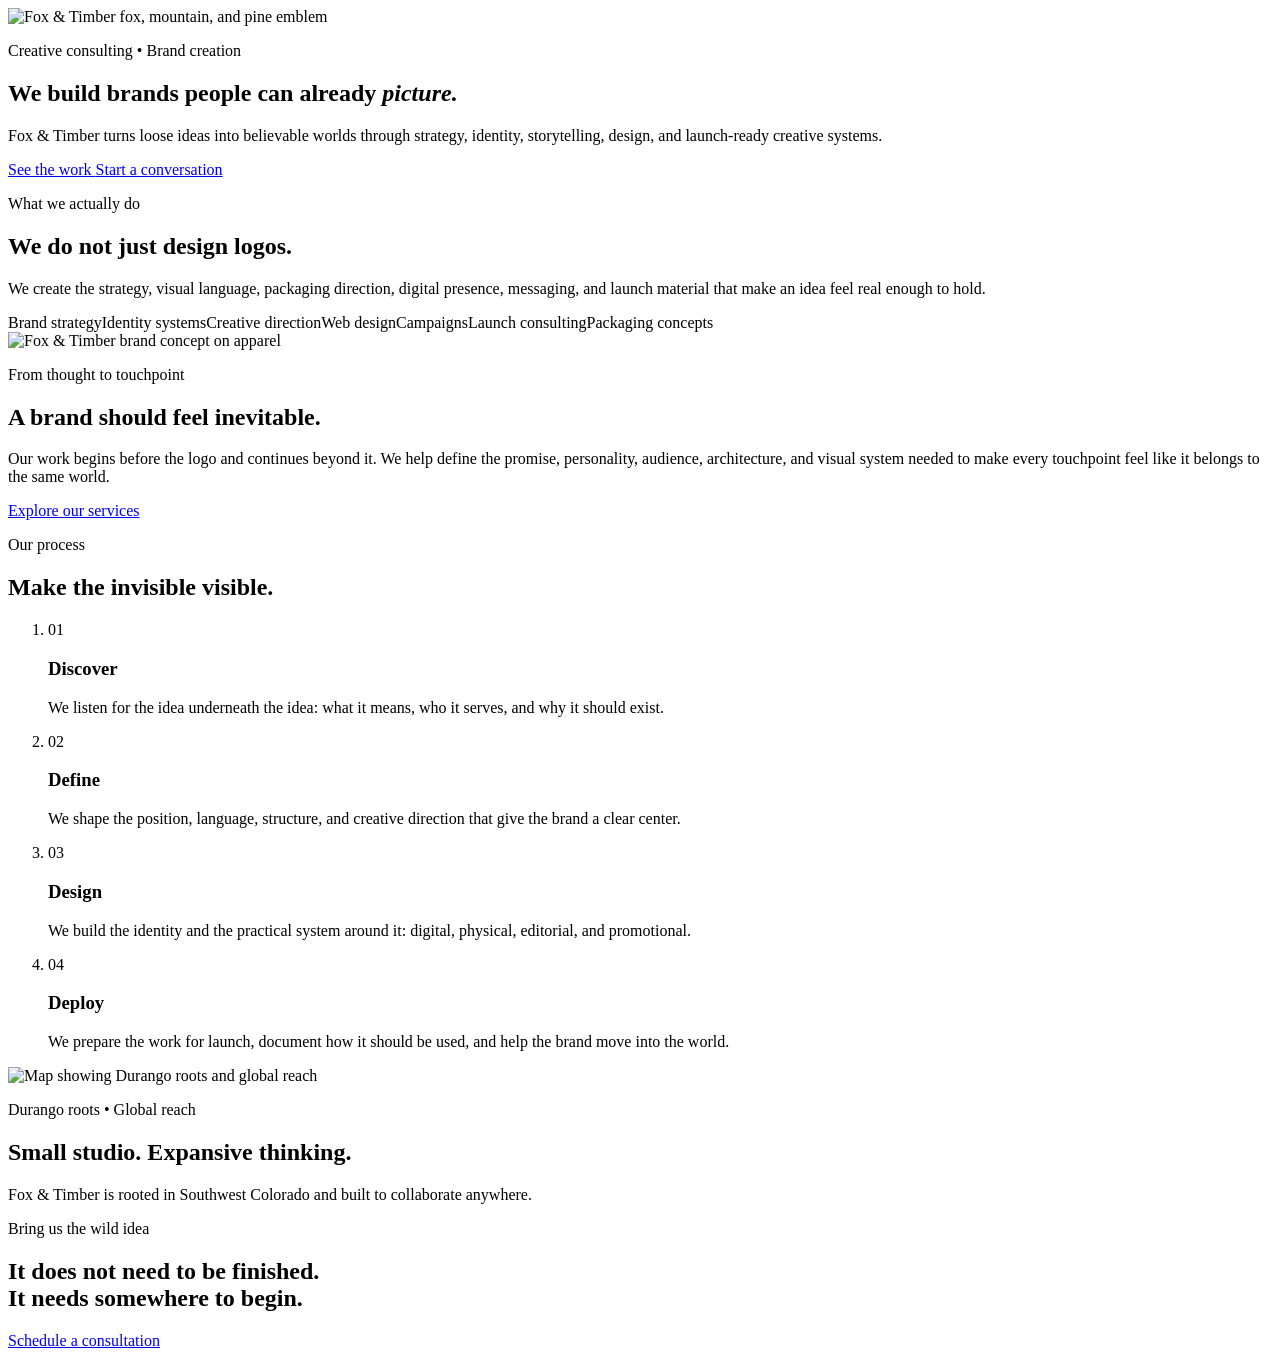
==== index.html @ 64cc7fb3 "Add files via upload" ====
<!doctype html>
<html lang="en">
<head>
  <meta charset="utf-8">
  <meta name="viewport" content="width=device-width, initial-scale=1">
  <meta name="description" content="Fox & Timber creates complete brands through strategy, identity, design, storytelling, and launch consulting.">
  <meta name="theme-color" content="#171717">
  <title>Creative Consulting and Brand Creation | Fox &amp; Timber</title>
  <link rel="icon" href="img/favicon.ico">
  <link rel="apple-touch-icon" href="img/favicon-180.png">
  <link rel="preconnect" href="https://fonts.googleapis.com">
  <link rel="preconnect" href="https://fonts.gstatic.com" crossorigin>
  <link href="https://fonts.googleapis.com/css2?family=Cormorant+Garamond:wght@400;500;600;700&family=Inter:wght@400;500;600;700&display=swap" rel="stylesheet">
  <link rel="stylesheet" href="css/styles.css">
</head>
<body class="home-page">
  <div data-include="includes/header.htm"></div>
  <main>

<section class="hero">
  <div class="hero-visual">
    <img src="img/primary-logo.jpg" alt="Fox & Timber fox, mountain, and pine emblem">
  </div>
  <div class="hero-copy">
    <p class="kicker">Creative consulting • Brand creation</p>
    <h1>We build brands people can already <em>picture.</em></h1>
    <p class="hero-lede">Fox &amp; Timber turns loose ideas into believable worlds through strategy, identity, storytelling, design, and launch-ready creative systems.</p>
    <div class="hero-actions">
      <a class="button button-dark" href="portfolio.html">See the work <i class="fa-solid fa-arrow-right"></i></a>
      <a class="button button-light" href="contact.html">Start a conversation</a>
    </div>
  </div>
</section>

<section class="statement section-pad">
  <p class="eyebrow">What we actually do</p>
  <h2>We do not just design logos.</h2>
  <p class="statement-copy">We create the strategy, visual language, packaging direction, digital presence, messaging, and launch material that make an idea feel real enough to hold.</p>
</section>

<section class="capability-marquee" aria-label="Capabilities">
  <div>
    <span>Brand strategy</span><span>Identity systems</span><span>Creative direction</span><span>Web design</span><span>Campaigns</span><span>Launch consulting</span><span>Packaging concepts</span>
  </div>
</section>

<section class="split-feature section-pad">
  <div class="feature-image reveal">
    <img src="img/shirt-mockup.jpg" alt="Fox & Timber brand concept on apparel">
  </div>
  <div class="feature-copy reveal">
    <p class="eyebrow">From thought to touchpoint</p>
    <h2>A brand should feel inevitable.</h2>
    <p>Our work begins before the logo and continues beyond it. We help define the promise, personality, audience, architecture, and visual system needed to make every touchpoint feel like it belongs to the same world.</p>
    <a class="text-link" href="what.html">Explore our services <i class="fa-solid fa-arrow-right"></i></a>
  </div>
</section>

<section class="process section-pad">
  <div class="process-heading">
    <p class="eyebrow">Our process</p>
    <h2>Make the invisible visible.</h2>
  </div>
  <ol class="process-list">
    <li><span>01</span><div><h3>Discover</h3><p>We listen for the idea underneath the idea: what it means, who it serves, and why it should exist.</p></div></li>
    <li><span>02</span><div><h3>Define</h3><p>We shape the position, language, structure, and creative direction that give the brand a clear center.</p></div></li>
    <li><span>03</span><div><h3>Design</h3><p>We build the identity and the practical system around it: digital, physical, editorial, and promotional.</p></div></li>
    <li><span>04</span><div><h3>Deploy</h3><p>We prepare the work for launch, document how it should be used, and help the brand move into the world.</p></div></li>
  </ol>
</section>

<section class="worldwide section-pad">
  <img src="img/global-map.jpg" alt="Map showing Durango roots and global reach">
  <div>
    <p class="eyebrow">Durango roots • Global reach</p>
    <h2>Small studio. Expansive thinking.</h2>
    <p>Fox &amp; Timber is rooted in Southwest Colorado and built to collaborate anywhere.</p>
  </div>
</section>

<section class="final-cta section-pad">
  <p class="eyebrow">Bring us the wild idea</p>
  <h2>It does not need to be finished.<br>It needs somewhere to begin.</h2>
  <a class="button button-copper" href="contact.html">Schedule a consultation <i class="fa-solid fa-calendar-days"></i></a>
</section>

  </main>
  <div data-include="includes/footer.htm"></div>
  <script src="js/scripts.js" defer></script>
</body>
</html>
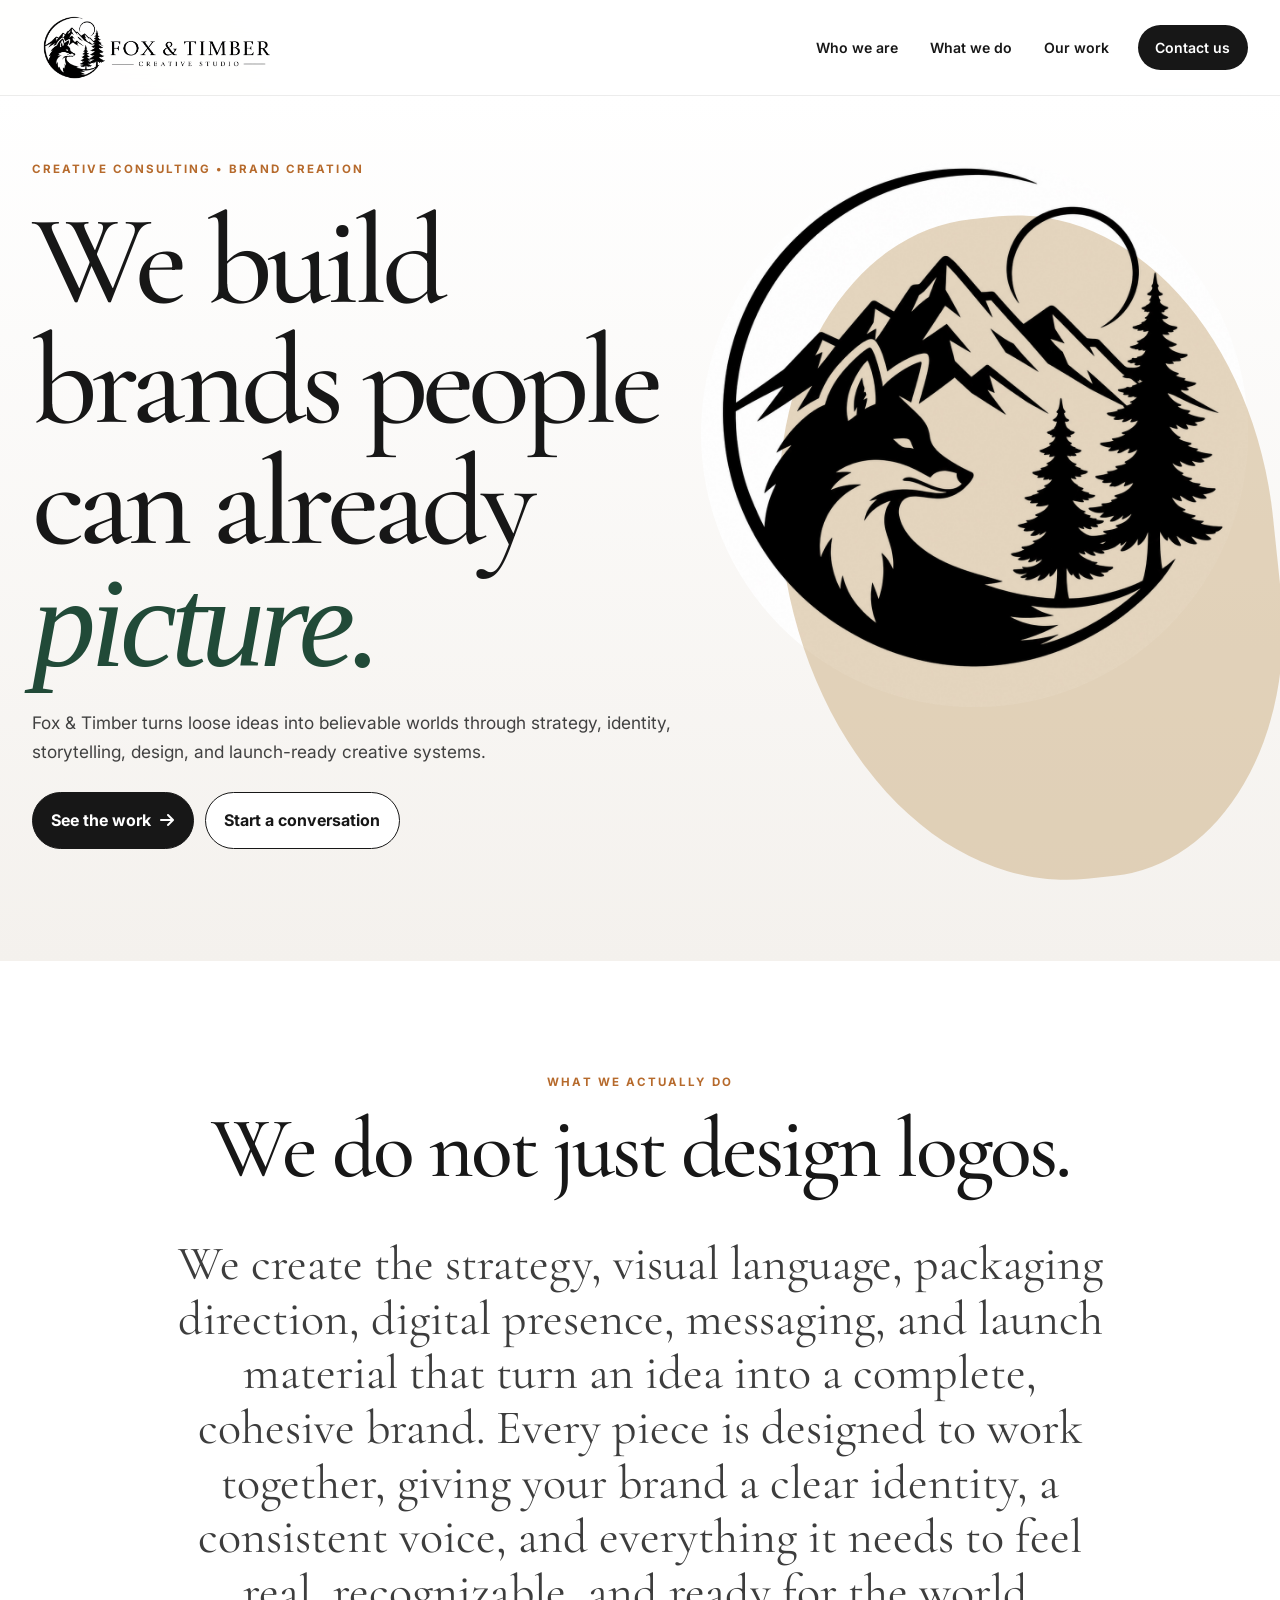
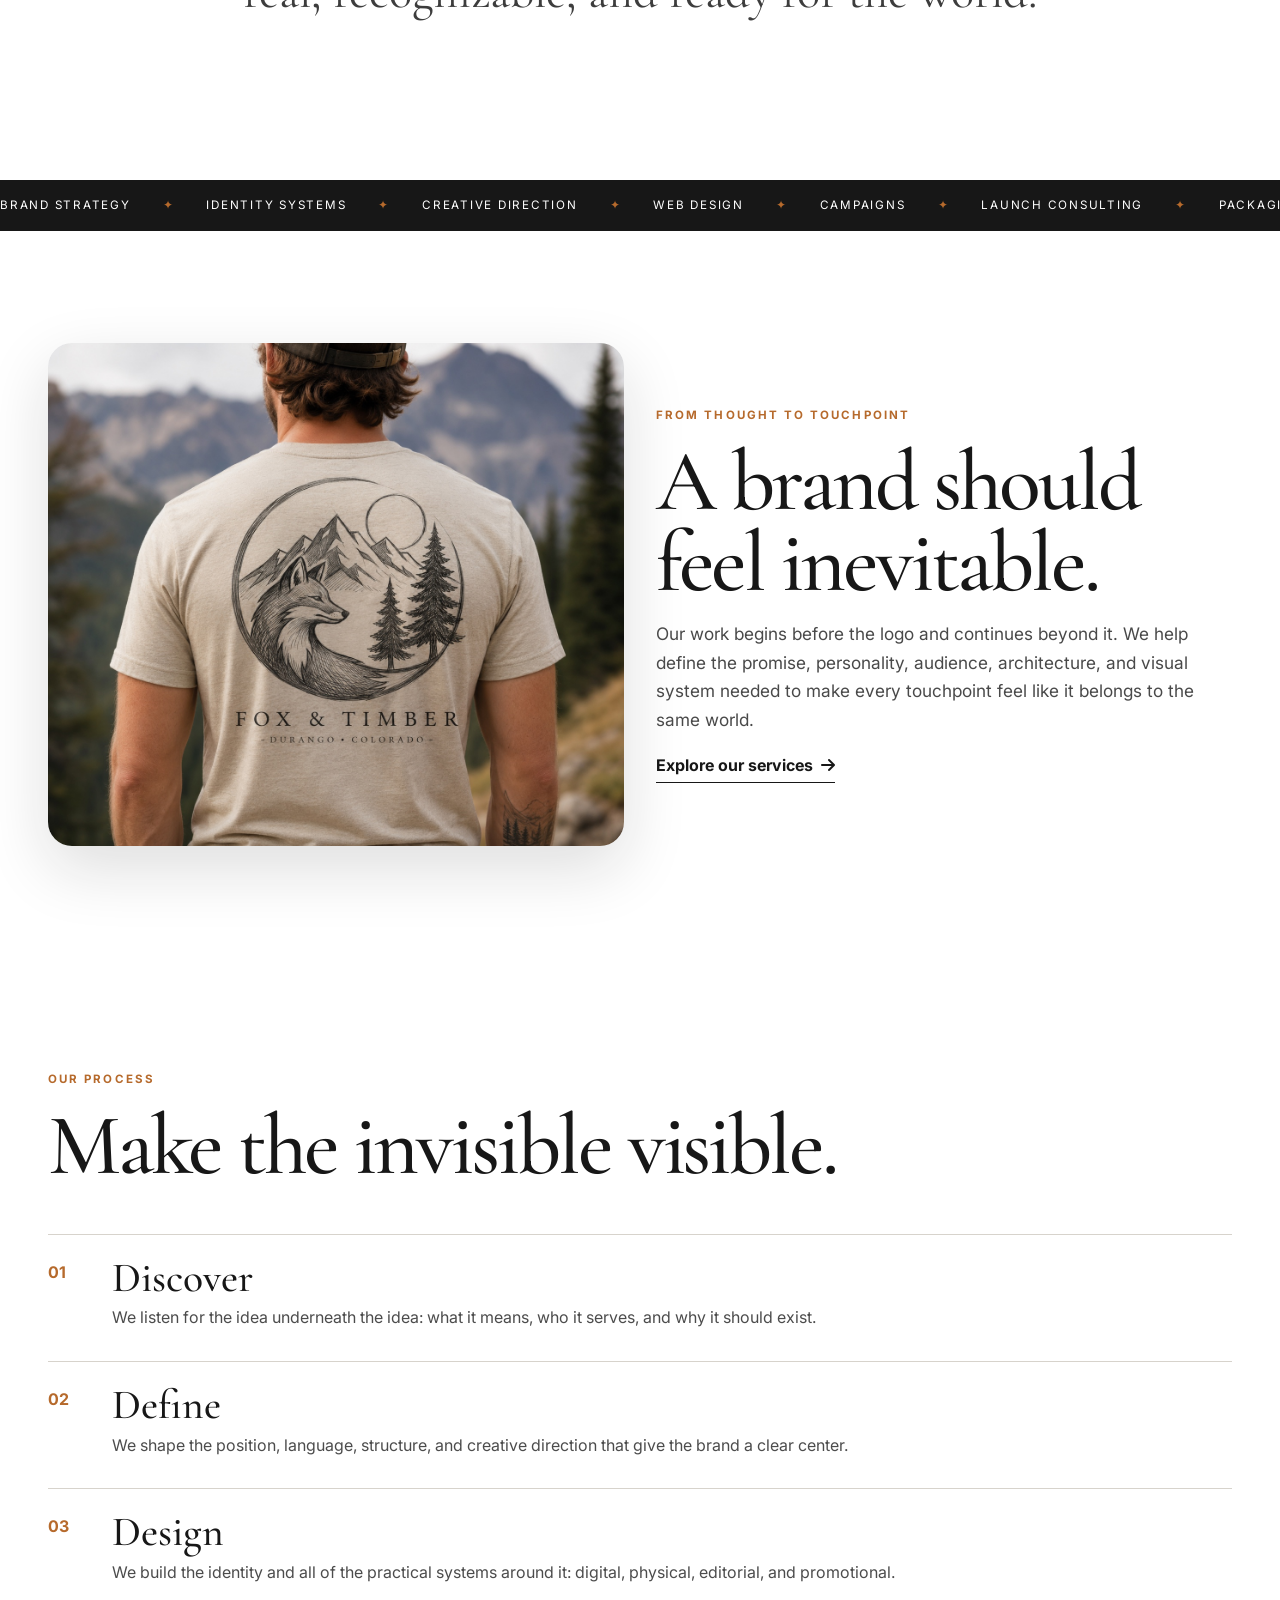
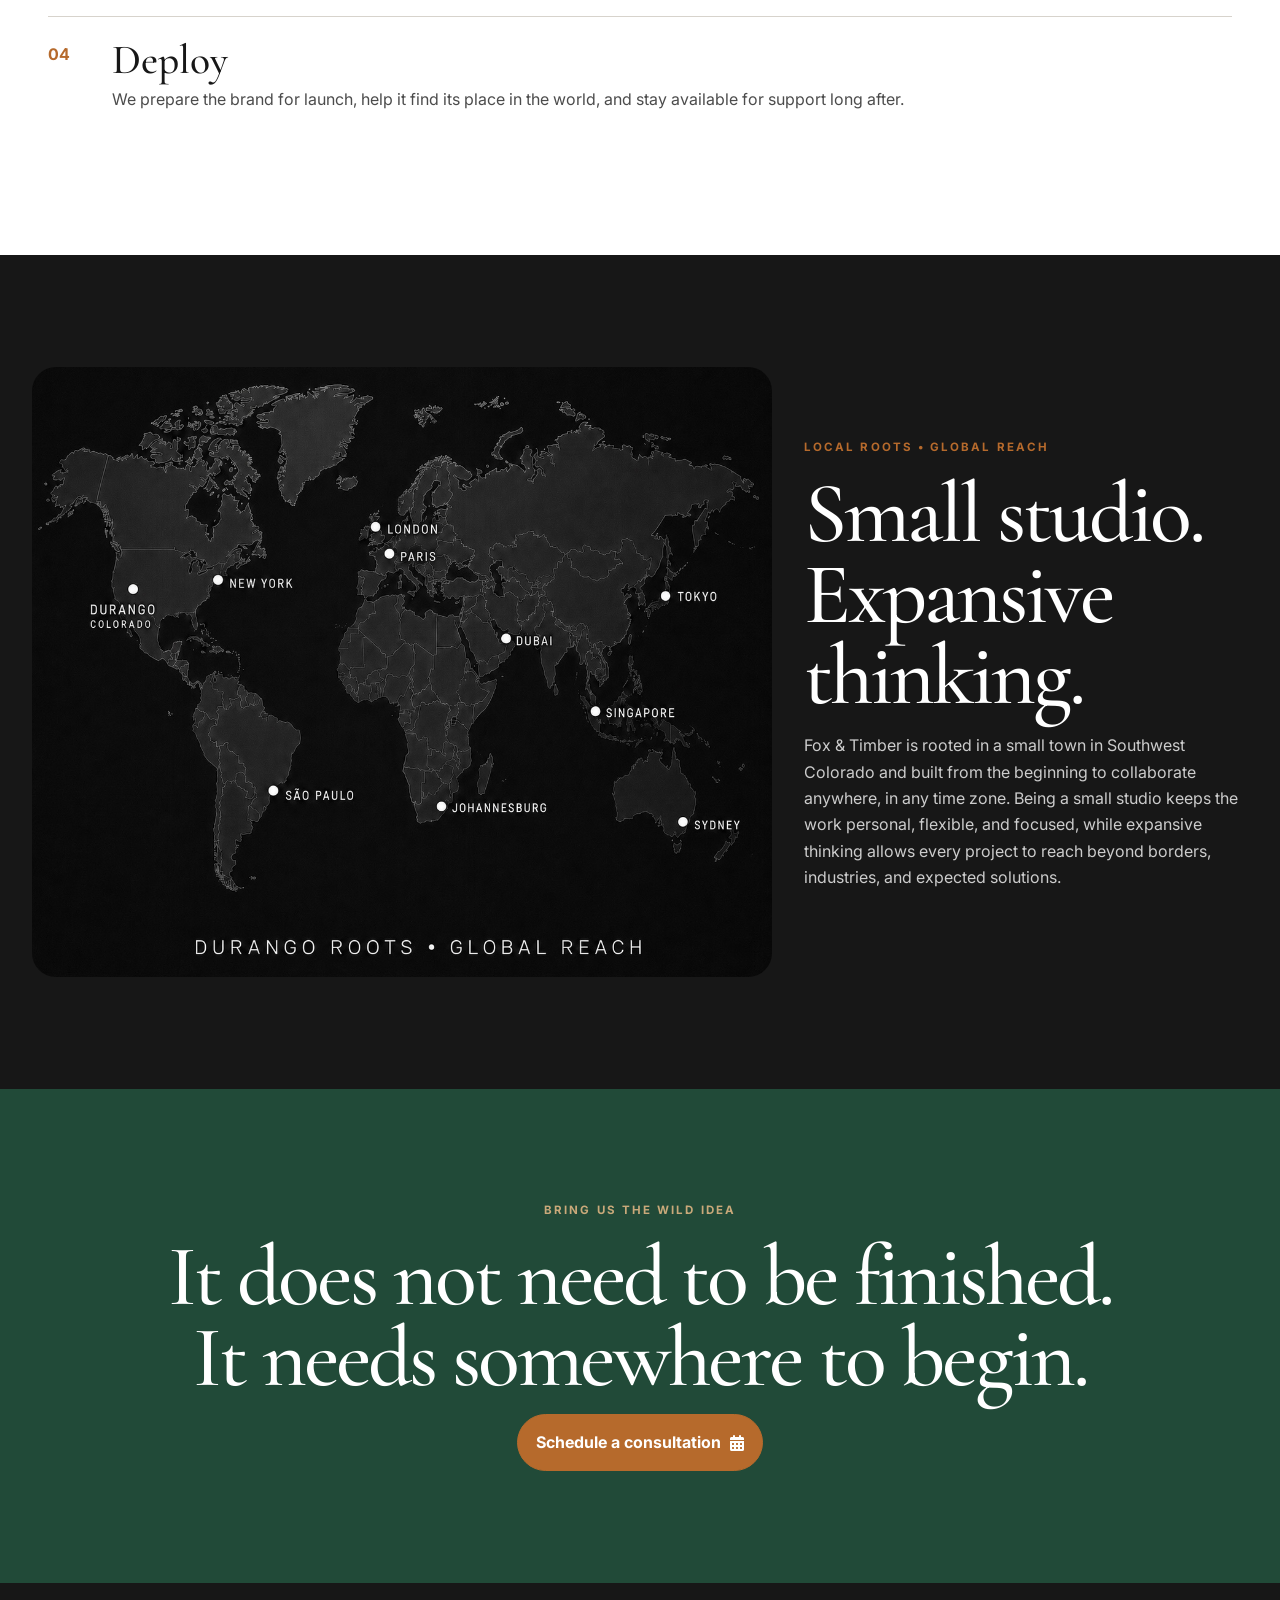
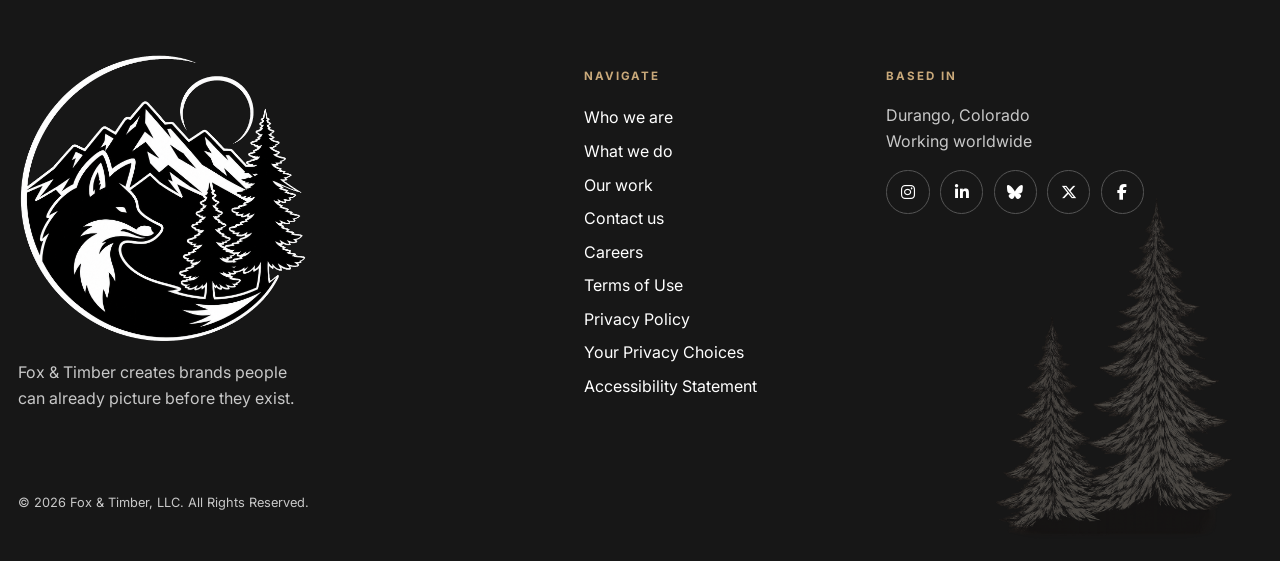
==== commit 7afe242e: "Revise brand statements for clarity and detail Updated the statements to enhance clarity and detail " ====
--- a/index.html
+++ b/index.html
@@ -35,7 +35,7 @@
 <section class="statement section-pad">
   <p class="eyebrow">What we actually do</p>
   <h2>We do not just design logos.</h2>
-  <p class="statement-copy">We create the strategy, visual language, packaging direction, digital presence, messaging, and launch material that make an idea feel real enough to hold.</p>
+  <p class="statement-copy">We create the strategy, visual language, packaging direction, digital presence, messaging, and launch material that turn an idea into a complete, cohesive brand. Every piece is designed to work together, giving your brand a clear identity, a consistent voice, and everything it needs to feel real, recognizable, and ready for the world.</p>
 </section>
 
 <section class="capability-marquee" aria-label="Capabilities">
@@ -64,17 +64,17 @@
   <ol class="process-list">
     <li><span>01</span><div><h3>Discover</h3><p>We listen for the idea underneath the idea: what it means, who it serves, and why it should exist.</p></div></li>
     <li><span>02</span><div><h3>Define</h3><p>We shape the position, language, structure, and creative direction that give the brand a clear center.</p></div></li>
-    <li><span>03</span><div><h3>Design</h3><p>We build the identity and the practical system around it: digital, physical, editorial, and promotional.</p></div></li>
-    <li><span>04</span><div><h3>Deploy</h3><p>We prepare the work for launch, document how it should be used, and help the brand move into the world.</p></div></li>
+    <li><span>03</span><div><h3>Design</h3><p>We build the identity and all of the practical systems around it: digital, physical, editorial, and promotional.</p></div></li>
+    <li><span>04</span><div><h3>Deploy</h3><p>We prepare the brand for launch, help it find its place in the world, and stay available for support long after.</p></div></li>
   </ol>
 </section>
 
 <section class="worldwide section-pad">
   <img src="img/global-map.jpg" alt="Map showing Durango roots and global reach">
   <div>
-    <p class="eyebrow">Durango roots • Global reach</p>
+    <p class="eyebrow">Local roots • Global reach</p>
     <h2>Small studio. Expansive thinking.</h2>
-    <p>Fox &amp; Timber is rooted in Southwest Colorado and built to collaborate anywhere.</p>
+    <p>Fox &amp; Timber is rooted in a small town in Southwest Colorado and built from the beginning to collaborate anywhere, in any time zone. Being a small studio keeps the work personal, flexible, and focused, while expansive thinking allows every project to reach beyond borders, industries, and expected solutions.</p>
   </div>
 </section>
 
@@ -88,4 +88,4 @@
   <div data-include="includes/footer.htm"></div>
   <script src="js/scripts.js" defer></script>
 </body>
-</html>+</html>
--- a/css/styles.css
+++ b/css/styles.css
@@ -0,0 +1,433 @@
+
+@import url("https://cdnjs.cloudflare.com/ajax/libs/font-awesome/6.7.2/css/all.min.css");
+
+:root{
+  --black:#171717;
+  --white:#ffffff;
+  --forest:#214A38;
+  --tan:#C9A97A;
+  --copper:#B66A2C;
+  --slate:#5F666D;
+  --stone:#D7D3CC;
+  --sky:#6E9FC9;
+  --gold:#D4A437;
+  --river:#2C5D74;
+  --burgundy:#6B2E2E;
+  --serif:"Cormorant Garamond", Georgia, serif;
+  --sans:"Inter", Arial, sans-serif;
+  --content:78rem;
+  --radius:1.5rem;
+  --shadow:0 1.4rem 4rem rgba(23,23,23,.14);
+}
+*{box-sizing:border-box}
+html{scroll-behavior:smooth}
+body{margin:0;background:var(--white);color:var(--black);font-family:var(--sans);font-size:1rem;line-height:1.65;overflow-x:hidden}
+body::before{content:"";position:fixed;inset:0;pointer-events:none;z-index:-2;background:radial-gradient(circle at 8% 12%,rgba(201,169,122,.16),transparent 22rem),radial-gradient(circle at 92% 28%,rgba(33,74,56,.09),transparent 24rem)}
+img{display:block;max-width:100%}
+a{color:inherit;text-decoration:none}
+button,input,textarea,select{font:inherit}
+button{cursor:pointer}
+main{min-height:60vh}
+[data-include]{display:contents}
+.site-header{display:none}
+.mobile-menu-button{position:fixed;right:1rem;bottom:1rem;z-index:1100;width:4rem;height:4rem;border:0;border-radius:50%;background:var(--black);box-shadow:var(--shadow);display:grid;align-content:center;justify-content:center;gap:.34rem}
+.mobile-menu-button span{display:block;width:1.45rem;height:.13rem;background:var(--white);transition:.25s}
+.mobile-menu-button[aria-expanded="true"] span:nth-child(1){transform:translateY(.47rem) rotate(45deg)}
+.mobile-menu-button[aria-expanded="true"] span:nth-child(2){opacity:0}
+.mobile-menu-button[aria-expanded="true"] span:nth-child(3){transform:translateY(-.47rem) rotate(-45deg)}
+.mobile-menu{position:fixed;inset:0;z-index:1000;background:var(--black);color:var(--white)}
+.mobile-menu[hidden]{display:none}
+.mobile-menu-inner{min-height:100dvh;padding:1.4rem 1.25rem 6rem;display:flex;flex-direction:column}
+.mobile-home{display:flex;align-items:center;gap:.75rem;font-family:var(--serif);font-size:2.75rem;font-weight:600}
+.mobile-home img{width:3.5rem;height:3.5rem;object-fit:cover;border-radius:50%;}
+.mobile-menu nav{display:grid;gap:.8rem;margin:auto 0}
+.mobile-menu nav a{font-family:var(--serif);font-size:clamp(2.7rem,13vw,5rem);line-height:.92;padding:.22em .08em;border-bottom:1px solid rgba(255,255,255,.14)}
+.mobile-social{display:flex;justify-content:space-between;padding-top:1.25rem}
+.mobile-social a{width:3.1rem;height:3.1rem;border:1px solid rgba(255,255,255,.28);border-radius:50%;display:grid;place-items:center;font-size:1.2rem}
+.hero{min-height:100svh;padding:2rem 1.15rem 6.5rem;display:grid;gap:1.6rem;align-content:center;background:linear-gradient(180deg,#fff 0%,#f4f1ed 100%)}
+.hero-visual{position:relative;isolation:isolate}
+.hero-visual::before{content:"";position:absolute;inset:8% -5% -5% 15%;background:var(--tan);border-radius:48% 52% 42% 58%;z-index:-1;opacity:.48;transform:rotate(-6deg)}
+.hero-visual img{border-radius:50%;mix-blend-mode:multiply}
+.kicker,.eyebrow{margin:0 0 .9rem;text-transform:uppercase;letter-spacing:.18em;font-size:.72rem;font-weight:700;color:var(--copper)}
+h1,h2,h3{font-family:var(--serif);font-weight:500;line-height:.94;margin:.18em 0}
+h1{font-size:clamp(3.6rem,16vw,8rem);letter-spacing:-.045em}
+h2{font-size:clamp(2.65rem,10vw,5.4rem);letter-spacing:-.035em}
+h3{font-size:clamp(1.8rem,7vw,2.6rem)}
+h1 em{font-weight:400;color:var(--forest)}
+.hero-lede,.page-hero>p:last-child{font-size:1.08rem;max-width:42rem;color:#414141}
+.hero-actions{display:flex;flex-wrap:wrap;gap:.7rem;margin-top:1.6rem}
+.button{display:inline-flex;align-items:center;justify-content:center;gap:.55rem;padding:.9rem 1.15rem;border-radius:999rem;border:1px solid var(--black);font-weight:700;transition:transform .2s,background .2s,color .2s}
+.button:hover{transform:translateY(-.15rem)}
+.button-dark{background:var(--black);color:var(--white)}
+.button-dark:hover{background:var(--forest)}
+.button-light{background:var(--white)}
+.button-light:hover{background:var(--tan)}
+.button-copper{background:var(--copper);color:var(--white);border-color:var(--copper)}
+.section-pad{padding:5.5rem 1.15rem}
+.statement{max-width:64rem;margin:auto;text-align:center}
+.statement-copy{font-family:var(--serif);font-size:clamp(1.65rem,6vw,3rem);line-height:1.14;color:#3d3d3d}
+.capability-marquee{overflow:hidden;background:var(--black);color:white;padding:1rem 0}
+.capability-marquee>div{display:flex;gap:2rem;width:max-content;animation:drift 30s linear infinite}
+.capability-marquee span{text-transform:uppercase;letter-spacing:.15em;font-size:.73rem;white-space:nowrap}
+.capability-marquee span::after{content:"✦";color:var(--copper);margin-left:2rem}
+@keyframes drift{to{transform:translateX(-25%)}}
+.split-feature{display:grid;gap:2rem;max-width:var(--content);margin:auto}
+.feature-image img{border-radius:var(--radius);box-shadow:var(--shadow)}
+.feature-copy{align-self:center}
+.feature-copy p:not(.eyebrow){font-size:1.08rem;color:#494949}
+.text-link{display:inline-flex;align-items:center;gap:.5rem;font-weight:700;border-bottom:1px solid var(--black);padding-bottom:.25rem}
+.process{max-width:var(--content);margin:auto}
+.process-list{list-style:none;padding:0;margin:3rem 0 0}
+.process-list li{display:grid;grid-template-columns:3rem 1fr;gap:1rem;padding:1.5rem 0;border-top:1px solid var(--stone)}
+.process-list>li>span{color:var(--copper);font-weight:700}
+.process-list h3{margin:0}
+.process-list p{margin:.4rem 0;color:#4c4c4c}
+.worldwide{background:var(--black);color:white;display:grid;gap:2rem}
+.worldwide img{border-radius:var(--radius);width:100%}
+.worldwide p:not(.eyebrow){color:#ccc}
+.final-cta{text-align:center;background:var(--forest);color:white}
+.final-cta .eyebrow{color:var(--tan)}
+.page-hero{padding:5rem 1.15rem 3rem;max-width:var(--content);margin:auto}
+.page-hero h1{max-width:62rem}
+.origin-grid,.fox-philosophy{display:grid;gap:2rem;max-width:var(--content);margin:auto;align-items:center}
+.origin-image img,.fox-philosophy img{border-radius:var(--radius);box-shadow:var(--shadow)}
+.evolution{max-width:var(--content);margin:auto}
+.evolution-grid{display:grid;gap:1rem;margin-top:2rem}
+.evolution-grid article{padding:1.5rem;border:1px solid var(--stone);border-radius:var(--radius);background:white}
+.evolution-grid span,.service>span{color:var(--copper);font-size:.75rem;font-weight:700}
+.fox-philosophy{background:var(--black);color:white;max-width:none;padding-left:max(1.15rem,calc((100vw - var(--content))/2));padding-right:max(1.15rem,calc((100vw - var(--content))/2))}
+.fox-philosophy img{background:black}
+.fox-philosophy p:not(.eyebrow){color:#ccc}
+.services{max-width:var(--content);margin:auto;display:grid;gap:1rem}
+.service{padding:1.65rem;border-radius:var(--radius);border:1px solid var(--stone);background:white;position:relative;overflow:hidden}
+.service::after{content:"";position:absolute;width:12rem;height:12rem;border-radius:50%;background:var(--tan);opacity:.15;right:-5rem;bottom:-6rem}
+.service>i{display:block;color:var(--forest);font-size:1.55rem;margin-bottom:2.4rem}
+.service p{color:#4e4e4e}
+.scope-note{background:var(--tan);display:grid;gap:2rem}
+.portfolio-grid{max-width:var(--content);margin:auto;display:grid;gap:1rem}
+.portfolio-card{border:0;background:none;padding:0;text-align:left;border-radius:var(--radius);overflow:hidden;box-shadow:0 0 0 1px var(--stone);transition:transform .25s,box-shadow .25s}
+.portfolio-card:hover{transform:translateY(-.35rem);box-shadow:var(--shadow)}
+.portfolio-card img{width:100%;aspect-ratio:1/1;object-fit:cover;background:#f5f3ef}
+.portfolio-card span{padding:1rem;display:flex;align-items:center;justify-content:space-between;background:white}
+.portfolio-modal{position:fixed;inset:0;z-index:2000;background:rgba(0,0,0,.86);padding:1rem;overflow:auto}
+.portfolio-modal[hidden]{display:none}
+.modal-panel{position:relative;max-width:68rem;margin:auto;background:white;border-radius:var(--radius);overflow:hidden}
+.modal-close{position:absolute;top:.75rem;right:.75rem;z-index:2;width:3.2rem;height:3.2rem;border:0;border-radius:50%;background:var(--black);color:white;font-size:1.4rem}
+.modal-image{width:100%;max-height:72vh;object-fit:contain;background:#eee}
+.modal-copy{padding:1.3rem}
+.modal-copy p{color:#4b4b4b}
+.contact-layout{max-width:var(--content);margin:auto;display:grid;gap:2rem}
+.location-panel{overflow:hidden;border-radius:var(--radius);background:var(--black);color:white;box-shadow:var(--shadow)}
+.location-panel iframe{width:100%;height:25rem;border:0;filter:grayscale(1) contrast(1.05)}
+.location-copy{padding:1.5rem}
+.location-copy p:not(.eyebrow){color:#ccc}
+.contact-details{padding:1.5rem;border-radius:var(--radius);background:#f1eee9}
+.contact-details dl{margin:0}
+.contact-details dl div{padding:1.15rem 0;border-top:1px solid #ccc5bb}
+.contact-details dt{font-size:.72rem;text-transform:uppercase;letter-spacing:.15em;color:var(--slate)}
+.contact-details dd{margin:.35rem 0 0}
+.scheduler{max-width:var(--content);margin:auto;display:grid;gap:2rem;align-items:center}
+.scheduler-placeholder{padding:2rem;border-radius:var(--radius);background:var(--forest);color:white;text-align:center}
+.scheduler-placeholder>i{font-size:2.7rem;color:var(--tan)}
+.site-footer {
+  position: relative;
+  overflow: hidden;
+}
+
+.footer-trees {
+  position: absolute;
+  right: 0;
+  bottom: 0;
+  width: clamp(32rem, 45vw, 60rem);
+  height: auto;
+  opacity: 0.33;
+  pointer-events: none;
+  user-select: none;
+  z-index: 0;
+}
+
+.footer-grid,
+.copyright {
+  position: relative;
+  z-index: 1;
+}
+
+
+.site-footer{background:var(--black);color:white;padding:4.5rem 1.15rem 6.5rem}
+.footer-grid{max-width:var(--content);margin:auto;display:grid;gap:2.5rem}
+.footer-logo{width:min(18rem,80vw);}
+.site-footer p{color:#c8c8c8;max-width:31rem}
+.footer-label{color:var(--tan)!important;text-transform:uppercase;letter-spacing:.17em;font-size:.72rem;font-weight:700}
+.footer-grid>div:nth-child(2){display:grid;gap:.45rem;align-content:start}
+.footer-social{display:flex;gap:.65rem}
+.footer-social a{width:2.7rem;height:2.7rem;border:1px solid #555;border-radius:50%;display:grid;place-items:center}
+.copyright{max-width:var(--content)!important;margin:3rem auto 0!important;padding-top:1rem;font-size:.8rem}
+.reveal{opacity:0;transform:translateY(1.5rem);transition:opacity .65s ease,transform .65s ease}
+.reveal.visible{opacity:1;transform:none}
+
+.careers-hero {padding-bottom: 4.5rem;}
+.career-search {max-width: var(--content); margin: auto;}
+.career-search-heading {display: grid;gap: 1.25rem;margin-bottom: 2rem;}
+.career-search-heading h2 {max-width: 52rem;}
+.career-search-note {max-width: 38rem;color: #525252;}
+.career-filters {
+  display: grid;
+  gap: 1rem;
+  padding: 1.25rem;
+  margin-bottom: 1.25rem;
+  border: 1px solid var(--stone);
+  border-radius: var(--radius);
+  background: #f5f2ed;
+}
+.career-filters label {
+  display: grid;
+  gap: .4rem;
+}
+.career-filters label > span {
+  font-size: .72rem;
+  font-weight: 700;
+  text-transform: uppercase;
+  letter-spacing: .14em;
+  color: var(--slate);
+}
+.career-filters select {
+  width: 100%;
+  min-height: 3.25rem;
+  padding: .7rem 2.4rem .7rem .85rem;
+  border: 1px solid #bbb4aa;
+  border-radius: .75rem;
+  background: var(--white);
+  color: var(--black);
+}
+.career-filter-reset {
+  min-height: 3.25rem;
+  padding: .7rem 1rem;
+  border: 1px solid var(--black);
+  border-radius: .75rem;
+  background: transparent;
+  font-weight: 700;
+}
+.career-filter-reset:hover,
+.career-filter-reset:focus-visible {
+  background: var(--black);
+  color: var(--white);
+}
+.career-result-count {
+  margin: 0 0 1rem;
+  color: var(--slate);
+  font-size: .9rem;
+}
+.career-list {display: grid;gap: 1.25rem;}
+.career-card {
+  padding: 1.4rem;
+  border: 1px solid var(--stone);
+  border-radius: var(--radius);
+  background: var(--white);
+  box-shadow: 0 .8rem 2.5rem rgba(23, 23, 23, .07);
+}
+.career-card[hidden] {display: none;}
+.career-card-heading {
+  display: flex;
+  flex-wrap: wrap;
+  justify-content: space-between;
+  align-items: flex-start;
+  gap: 1rem;
+  padding-bottom: 1.25rem;
+  border-bottom: 1px solid var(--stone);
+}
+.career-title {
+  display: inline-flex;
+  align-items: center;
+  gap: .65rem;
+  padding: 0;
+  border: 0;
+  background: none;
+  color: var(--black);
+  font-family: var(--serif);
+  font-size: clamp(2.5rem, 9vw, 4.5rem);
+  font-weight: 500;
+  line-height: 1;
+}
+.career-title:hover,.career-title:focus-visible {color: var(--copper);}
+.career-title i {font-size: .9rem;}
+.career-status {
+  display: inline-flex;
+  padding: .45rem .75rem;
+  border-radius: 999rem;
+  background: rgba(33, 74, 56, .12);
+  color: var(--forest);
+  font-size: .72rem;
+  font-weight: 700;
+  text-transform: uppercase;
+  letter-spacing: .1em;
+}
+.career-meta,.career-modal-meta {display: grid;margin: 0;}
+.career-meta div,.career-modal-meta div {padding: 1rem 0;border-bottom: 1px solid var(--stone);}
+.career-meta dt,
+.career-modal-meta dt {
+  font-size: .7rem;
+  font-weight: 700;
+  text-transform: uppercase;
+  letter-spacing: .13em;
+  color: var(--slate);
+}
+.career-meta dd,.career-modal-meta dd {margin: .25rem 0 0font-weight: 600;}
+.career-summary {max-width: 60rem;margin: 1.4rem 0;color: #464646;}
+.career-empty {
+  text-align: center;
+  padding: 4rem 1.25rem;
+  border: 1px dashed #aaa;
+  border-radius: var(--radius);
+}
+.career-empty i {font-size: 2.4rem;color: var(--copper);}
+.career-future {display: grid;gap: 1.5rem;background: var(--tan);}
+.career-future p:last-child {max-width: 45rem;}
+.career-modal {
+  position: fixed;
+  inset: 0;
+  z-index: 2100;
+  padding: 1rem;
+  overflow: auto;
+  background: rgba(0, 0, 0, .86);
+}
+.career-modal[hidden] {display: none;}
+.career-modal-panel {
+  position: relative;
+  max-width: 64rem;
+  margin: auto;
+  border-radius: var(--radius);
+  overflow: hidden;
+  background: var(--white);
+  box-shadow: 0 2rem 6rem rgba(0, 0, 0, .35);
+}
+.career-modal-close {
+  position: sticky;
+  top: .75rem;
+  float: right;
+  z-index: 2;
+  width: 3.2rem;
+  height: 3.2rem;
+  margin: .75rem .75rem 0 0;
+  border: 0;
+  border-radius: 50%;
+  background: var(--black);
+  color: var(--white);
+  font-size: 1.35rem;
+}
+.career-modal-header {
+  clear: both;
+  padding: 1rem 1.25rem 1.5rem;
+  background: var(--black);
+  color: var(--white);
+}
+.career-modal-header h2 {max-width: 48rem;}
+.career-modal-intro {max-width: 42rem;color: #ccc;}
+.career-modal-actions {
+  display: flex;
+  flex-wrap: wrap;
+  gap: .75rem;
+  padding: 1.25rem;
+  background: #f0ece6;
+}
+.career-modal-actions .button {flex: 1 1 12rem;}
+.career-modal-meta {padding: 0 1.25rem;background: #faf8f5;}
+.career-modal-description {padding: 1.5rem 1.25rem 2rem;}
+.career-detail-copy {max-width: 50rem;}
+.career-detail-copy h3 {margin-top: 1.5em;}
+.career-detail-copy p,.career-detail-copy li {color: #424242;}
+.career-detail-copy ul {padding-left: 1.25rem;}
+.career-modal-actions-bottom {border-top: 1px solid var(--stone);}
+body.career-modal-open {overflow: hidden;}
+
+.error-page{min-height:calc(100svh - 6rem);display:grid;gap:2rem;align-items:center;max-width:var(--content);margin:auto}
+.error-art img{width:min(100%,34rem);margin:auto;filter:drop-shadow(0 1.5rem 2rem rgba(23,23,23,.12))}
+.error-copy{max-width:42rem}
+.error-copy p:not(.kicker){color:#494949;font-size:1.08rem}
+.legal-hero{padding-bottom:2.5rem}
+.legal-updated{margin-top:1.3rem;color:var(--slate)!important;font-size:.85rem!important;font-weight:600}
+.legal-document{display:grid;gap:2rem;max-width:var(--content);margin:auto;padding-top:1rem}
+.legal-toc{display:grid;gap:.35rem;align-content:start;padding:1.25rem;border:1px solid var(--stone);border-radius:var(--radius);background:#f5f2ed}
+.legal-toc a{padding:.55rem .65rem;border-radius:.55rem;font-weight:600}
+.legal-toc a:hover,.legal-toc a:focus-visible{background:var(--white);color:var(--copper)}
+.legal-copy{max-width:52rem}
+.legal-copy section{scroll-margin-top:7.5rem;padding:0 0 2.5rem;margin:0 0 2.5rem;border-bottom:1px solid var(--stone)}
+.legal-copy section:last-child{margin-bottom:0;border-bottom:0}
+.legal-copy h2{font-size:clamp(2.2rem,8vw,4rem)}
+.legal-copy p,.legal-copy li{color:#444}
+.legal-copy a{color:var(--forest);text-decoration:underline;text-decoration-color:var(--tan);text-underline-offset:.2em}
+.legal-copy ul{padding-left:1.2rem}
+.legal-contact-card{display:grid;gap:1rem;margin-top:1.5rem;padding:1.25rem;border-radius:var(--radius);background:#f2eee8}
+.privacy-switchboard{max-width:var(--content);margin:auto;padding-top:1rem}
+.privacy-warning{display:grid;grid-template-columns:auto 1fr;gap:1rem;align-items:start;padding:1.25rem;margin-bottom:2rem;border:1px solid rgba(182,106,44,.45);border-radius:var(--radius);background:rgba(201,169,122,.18)}
+.privacy-warning>i{margin-top:.35rem;color:var(--copper);font-size:1.45rem}
+.privacy-warning h2{margin-top:0;font-size:clamp(2rem,7vw,3.4rem)}
+.privacy-warning p{margin-bottom:0;color:#4a4038}
+.privacy-controls{overflow:hidden;border:1px solid var(--stone);border-radius:var(--radius);background:var(--white);box-shadow:var(--shadow)}
+.privacy-control-heading{display:grid;gap:.75rem;padding:1.4rem;background:var(--black);color:var(--white)}
+.privacy-control-heading h2{margin-bottom:0}
+.privacy-saved-status{margin:0;color:var(--tan);font-weight:700}
+.privacy-option{display:grid;gap:1rem;margin:0;padding:1.3rem;border:0;border-bottom:1px solid var(--stone)}
+.privacy-option legend{padding:0;font-family:var(--serif);font-size:2rem;font-weight:600;line-height:1}
+.privacy-option p{margin:.55rem 0 0;color:#4a4a4a}
+.privacy-option-required{background:#f7f5f1}
+.privacy-toggle{display:inline-grid;grid-template-columns:3.25rem auto;gap:.75rem;align-items:center;width:fit-content;cursor:pointer}
+.privacy-toggle input{position:absolute;opacity:0;pointer-events:none}
+.privacy-toggle span{position:relative;width:3.25rem;height:1.85rem;border-radius:999rem;background:#a6a6a6;transition:background .2s}
+.privacy-toggle span::after{content:"";position:absolute;top:.2rem;left:.2rem;width:1.45rem;height:1.45rem;border-radius:50%;background:var(--white);box-shadow:0 .15rem .45rem rgba(0,0,0,.25);transition:transform .2s}
+.privacy-toggle input:checked+span{background:var(--forest)}
+.privacy-toggle input:checked+span::after{transform:translateX(1.4rem)}
+.privacy-toggle input:focus-visible+span{outline:.2rem solid var(--copper);outline-offset:.2rem}
+.privacy-toggle input:disabled+span{background:var(--copper)}
+.privacy-actions{display:grid;gap:.75rem;padding:1.3rem;background:#f3efe9}
+.privacy-details{max-width:52rem;padding-top:3rem}
+.privacy-details p{color:#484848}
+.privacy-details code{padding:.08em .35em;border-radius:.35rem;background:#ece8e2;font-size:.88em}
+
+@media (min-width:48rem){
+  .section-pad{padding:7rem 2rem}
+  .hero{grid-template-columns:.85fr 1.15fr;padding:4rem 2rem 7rem}
+  .hero-visual{order:2}
+  .hero-copy{order:1}
+  .split-feature,.origin-grid{grid-template-columns:1fr 1fr}
+  .evolution-grid,.services{grid-template-columns:repeat(2,1fr)}
+  .worldwide{grid-template-columns:1.25fr .75fr;align-items:center;padding-left:max(2rem,calc((100vw - var(--content))/2));padding-right:max(2rem,calc((100vw - var(--content))/2))}
+  .fox-philosophy{grid-template-columns:.85fr 1.15fr}
+  .scope-note,.contact-layout,.scheduler{grid-template-columns:1fr 1fr}
+  .portfolio-grid{grid-template-columns:repeat(2,1fr)}
+  .footer-grid{grid-template-columns:1.4fr .7fr 1fr}
+  .career-search-heading {grid-template-columns: 1.35fr .65fr;align-items: end;}
+  .career-filters {grid-template-columns: repeat(2, 1fr);}
+  .career-meta,.career-modal-meta {grid-template-columns: repeat(2, 1fr);column-gap: 2rem;}
+  .career-future {grid-template-columns: 1fr 1fr;align-items: center;}
+  .error-page{grid-template-columns:.9fr 1.1fr;padding-left:2rem;padding-right:2rem}
+  .legal-document{grid-template-columns:15rem minmax(0,1fr);align-items:start}
+  .legal-toc{position:sticky;top:7.5rem}
+  .legal-contact-card{grid-template-columns:repeat(3,1fr)}
+  .privacy-control-heading{grid-template-columns:1fr auto;align-items:end}
+  .privacy-option{grid-template-columns:minmax(0,1fr) auto;align-items:center;padding:1.5rem 1.75rem}
+  .privacy-actions{grid-template-columns:repeat(3,1fr)}
+}
+@media (min-width:64rem){
+  .mobile-menu-button,.mobile-menu{display:none!important}
+  .site-header{height:6rem;padding:0 max(2rem,calc((100vw - var(--content))/2));display:flex;align-items:center;justify-content:space-between;position:sticky;top:0;z-index:900;background:rgba(255,255,255,.92);backdrop-filter:blur(1rem);border-bottom:1px solid rgba(23,23,23,.08)}
+  .desktop-brand img{width:18rem;max-height:4rem;object-fit:contain;object-position:left center}
+  .desktop-nav{display:flex;align-items:center;gap:1.6rem;font-size:.88rem;font-weight:600}
+  .desktop-nav a{padding:.7rem .2rem}
+  .desktop-nav a:hover{color:var(--copper)}
+  .desktop-nav .nav-cta{padding:.7rem 1.1rem;border-radius:999rem;background:var(--black);color:white}
+  .hero{min-height:calc(100svh - 6rem);padding-left:max(2rem,calc((100vw - var(--content))/2));padding-right:max(2rem,calc((100vw - var(--content))/2));grid-template-columns:1fr .85fr}
+  .evolution-grid{grid-template-columns:repeat(4,1fr)}
+  .services{grid-template-columns:repeat(3,1fr)}
+  .portfolio-grid{grid-template-columns:repeat(3,1fr)}
+  .site-footer{padding-bottom:3rem}
+  .career-filters {grid-template-columns: repeat(4, 1fr) auto;align-items: end;}
+  .career-card {padding: 2rem;}
+  .career-meta {grid-template-columns: 1.3fr 1fr 1fr .8fr 1fr;}
+  .career-modal-header {padding: 1.5rem 2rem 2rem;}
+  .career-modal-actions,.career-modal-meta,.career-modal-description {padding-left: 2rem;padding-right: 2rem;}
+}
+@media (prefers-reduced-motion:reduce){
+  html{scroll-behavior:auto}
+  *,*::before,*::after{animation:none!important;transition:none!important}
+  .reveal{opacity:1;transform:none}
+}
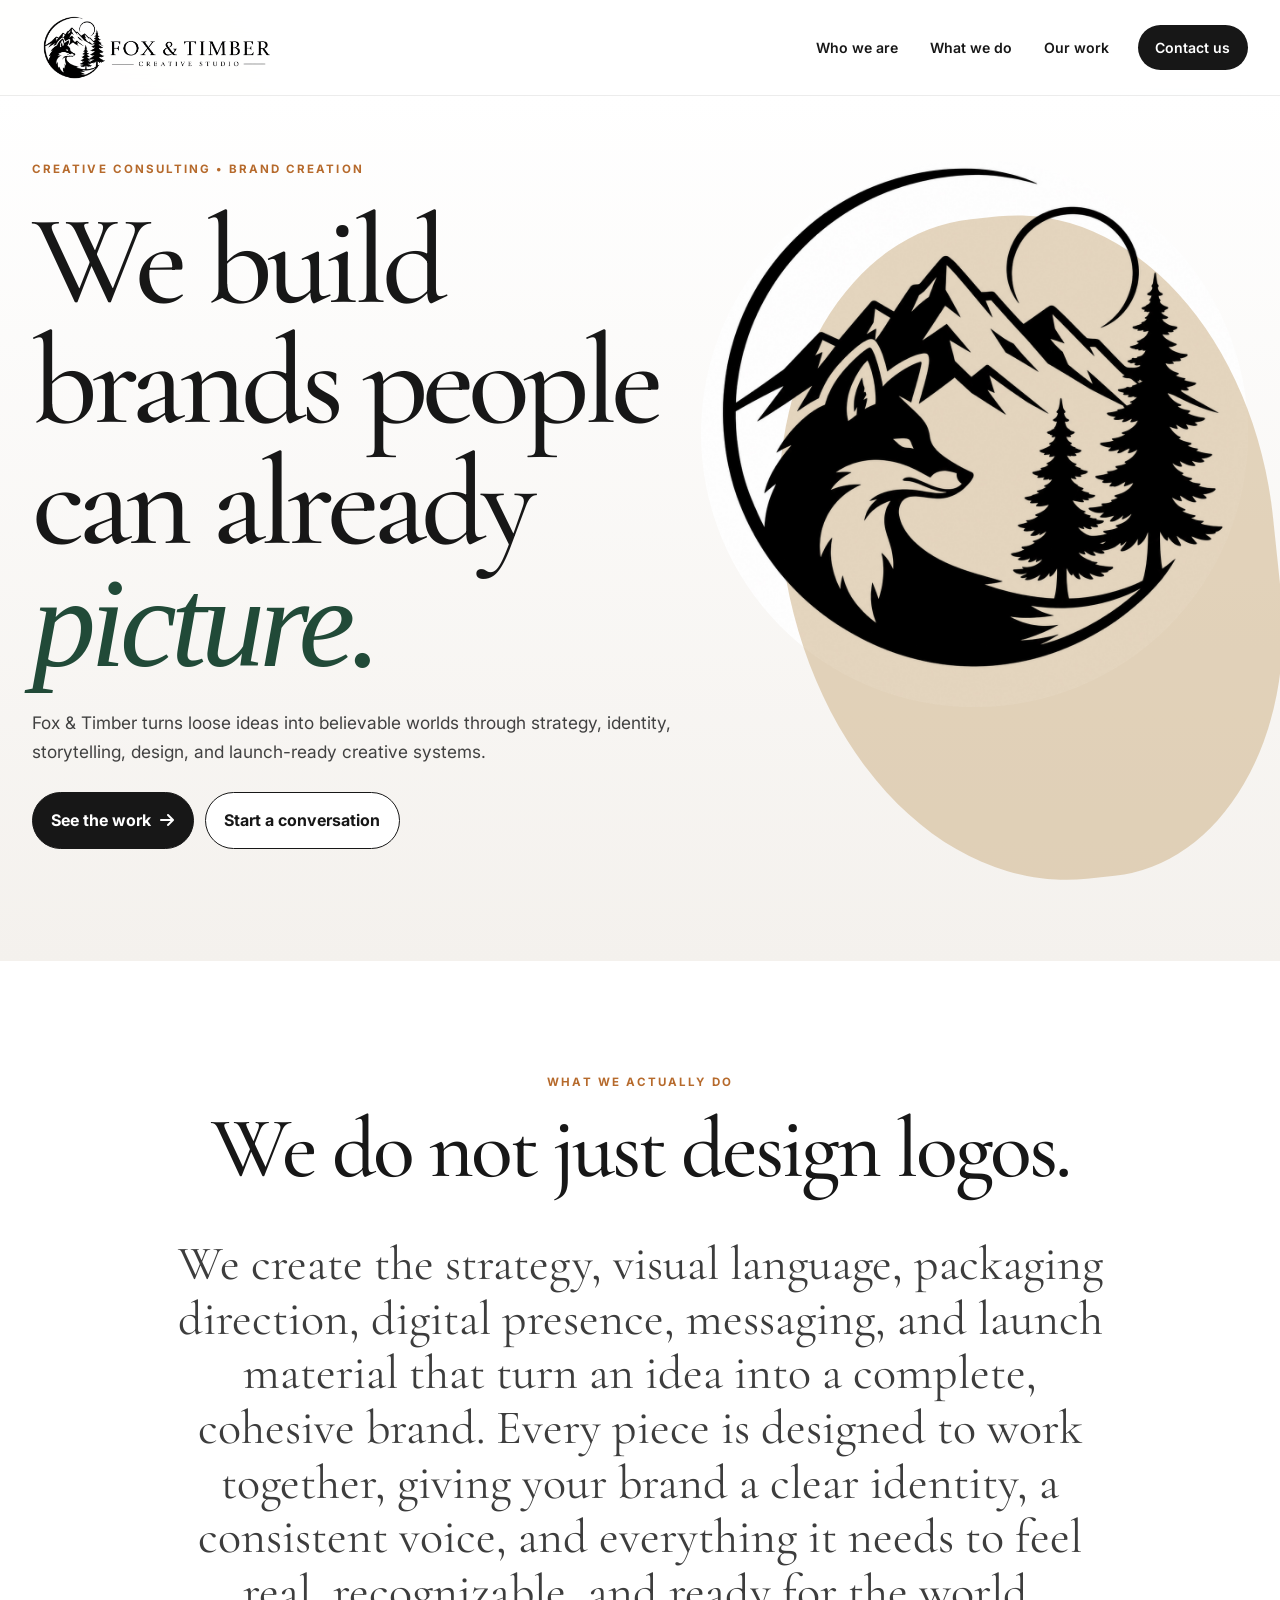
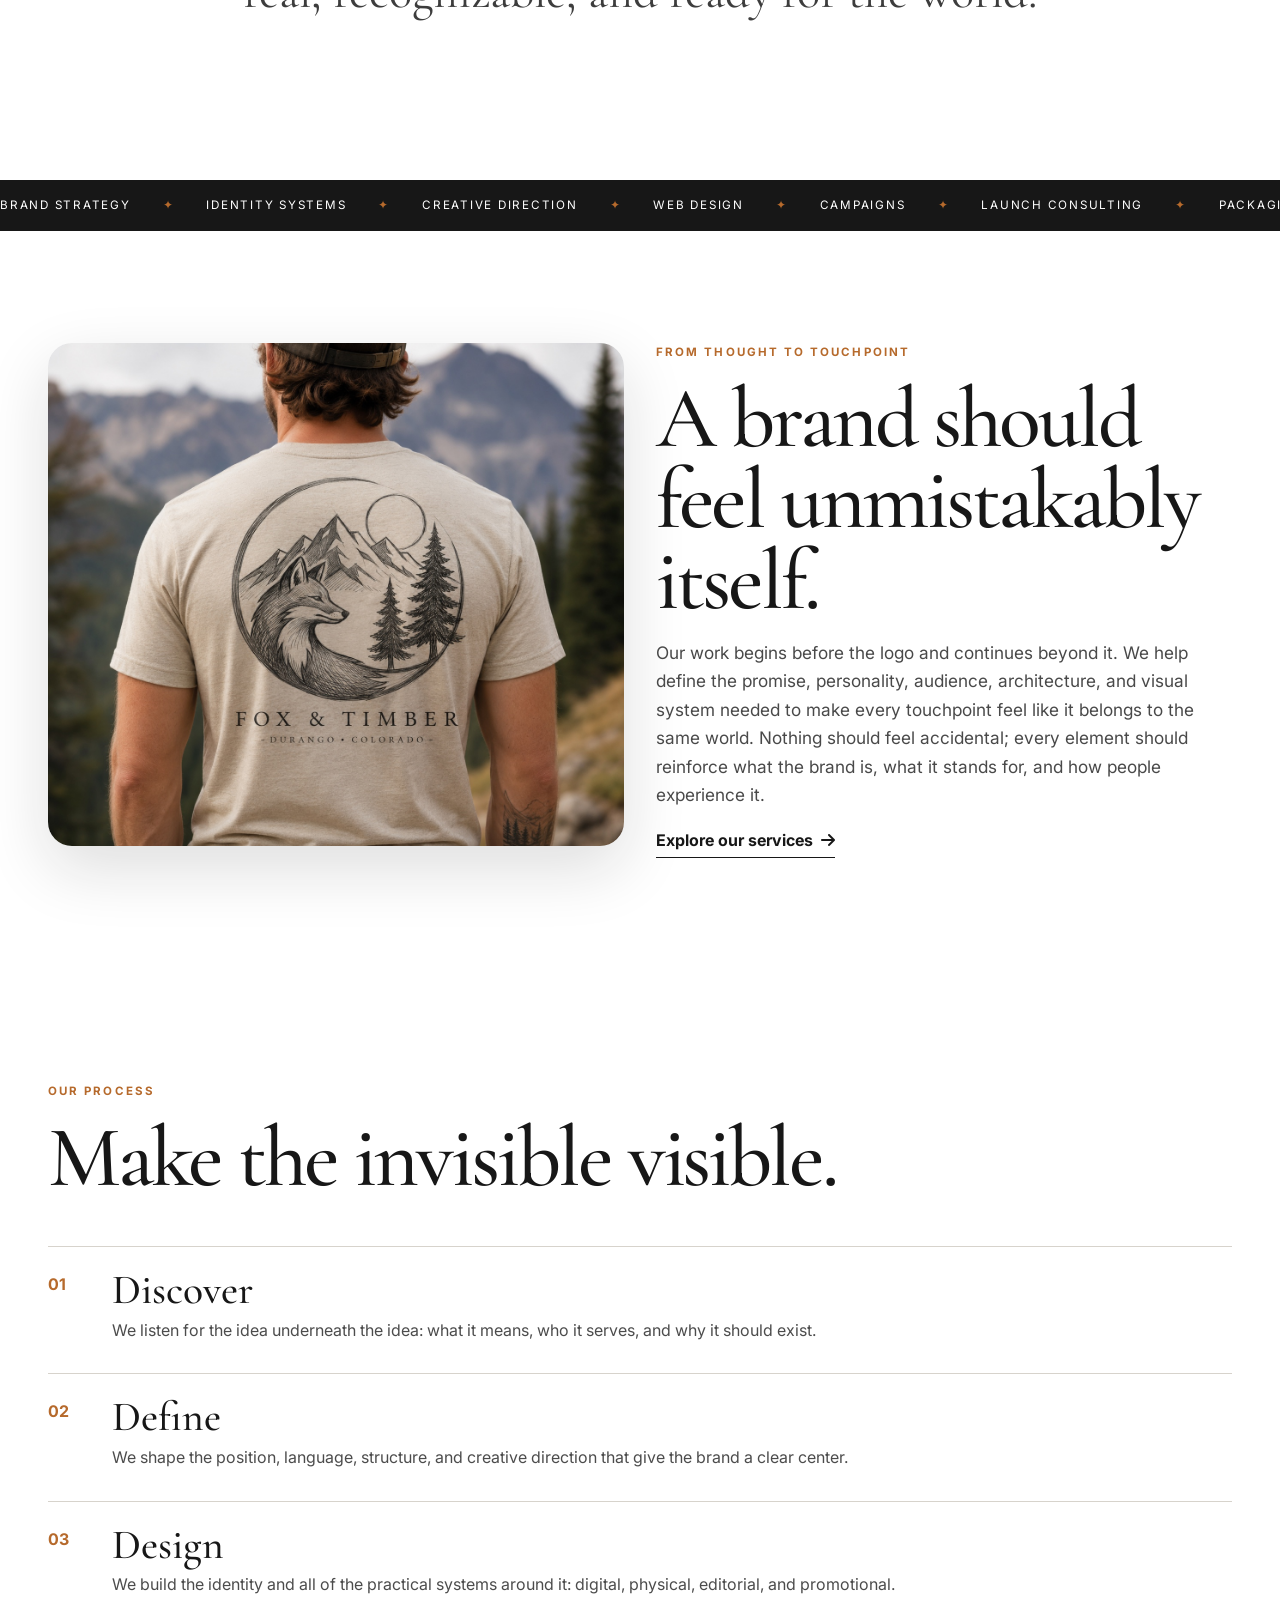
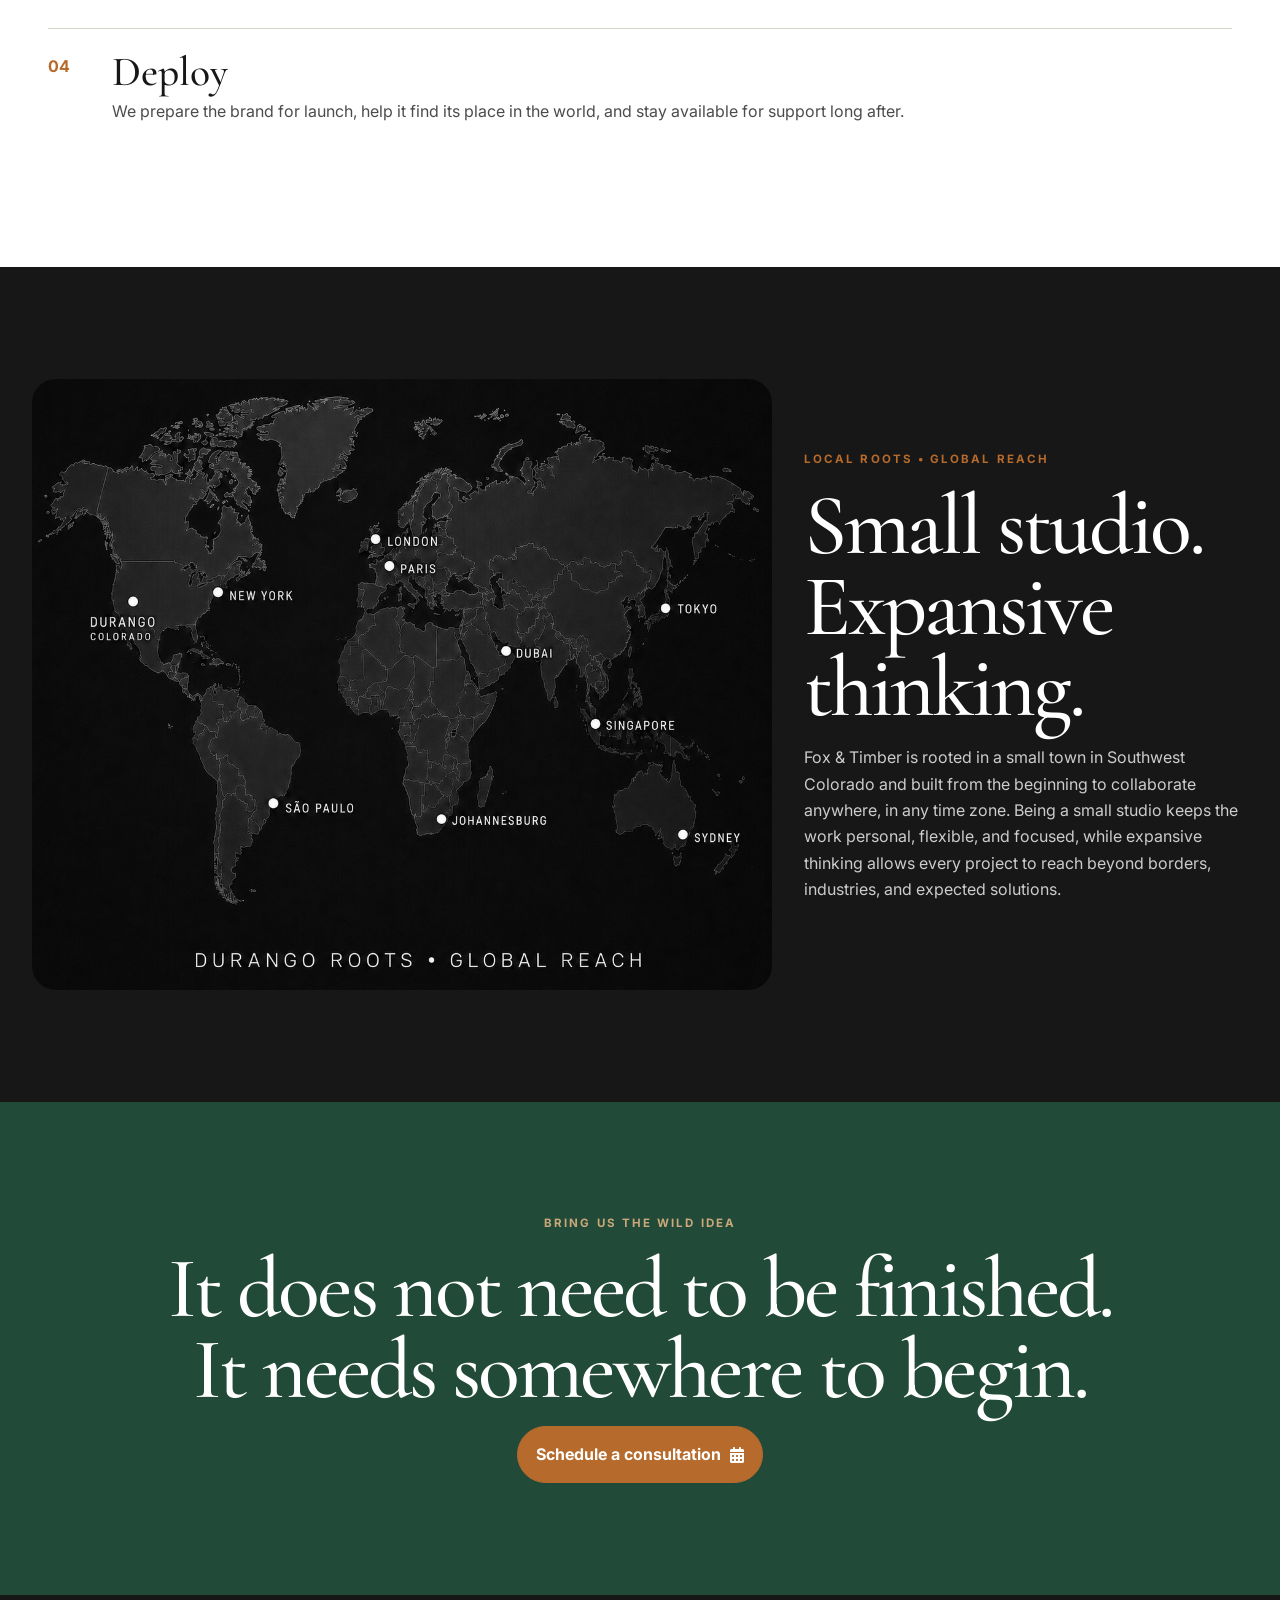
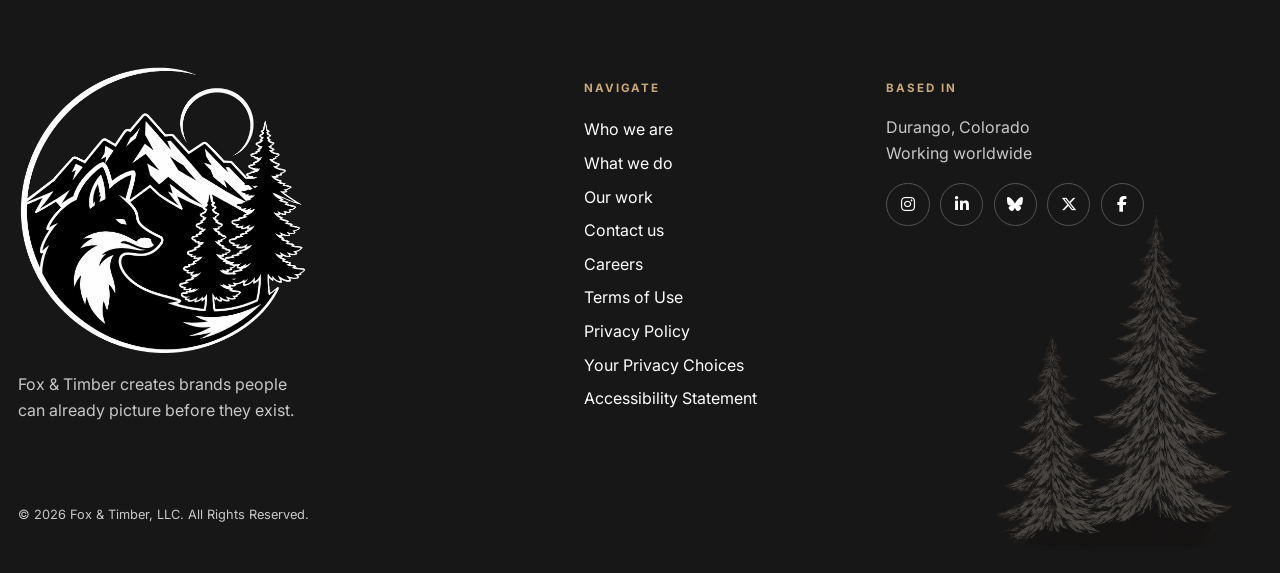
==== commit 5da6e9b1: "Revise brand statement for clarity and impact Updated brand messaging to emphasize authenticity and " ====
--- a/index.html
+++ b/index.html
@@ -50,8 +50,8 @@
   </div>
   <div class="feature-copy reveal">
     <p class="eyebrow">From thought to touchpoint</p>
-    <h2>A brand should feel inevitable.</h2>
-    <p>Our work begins before the logo and continues beyond it. We help define the promise, personality, audience, architecture, and visual system needed to make every touchpoint feel like it belongs to the same world.</p>
+    <h2>A brand should feel unmistakably itself.</h2>
+    <p>Our work begins before the logo and continues beyond it. We help define the promise, personality, audience, architecture, and visual system needed to make every touchpoint feel like it belongs to the same world. Nothing should feel accidental; every element should reinforce what the brand is, what it stands for, and how people experience it.</p>
     <a class="text-link" href="what.html">Explore our services <i class="fa-solid fa-arrow-right"></i></a>
   </div>
 </section>
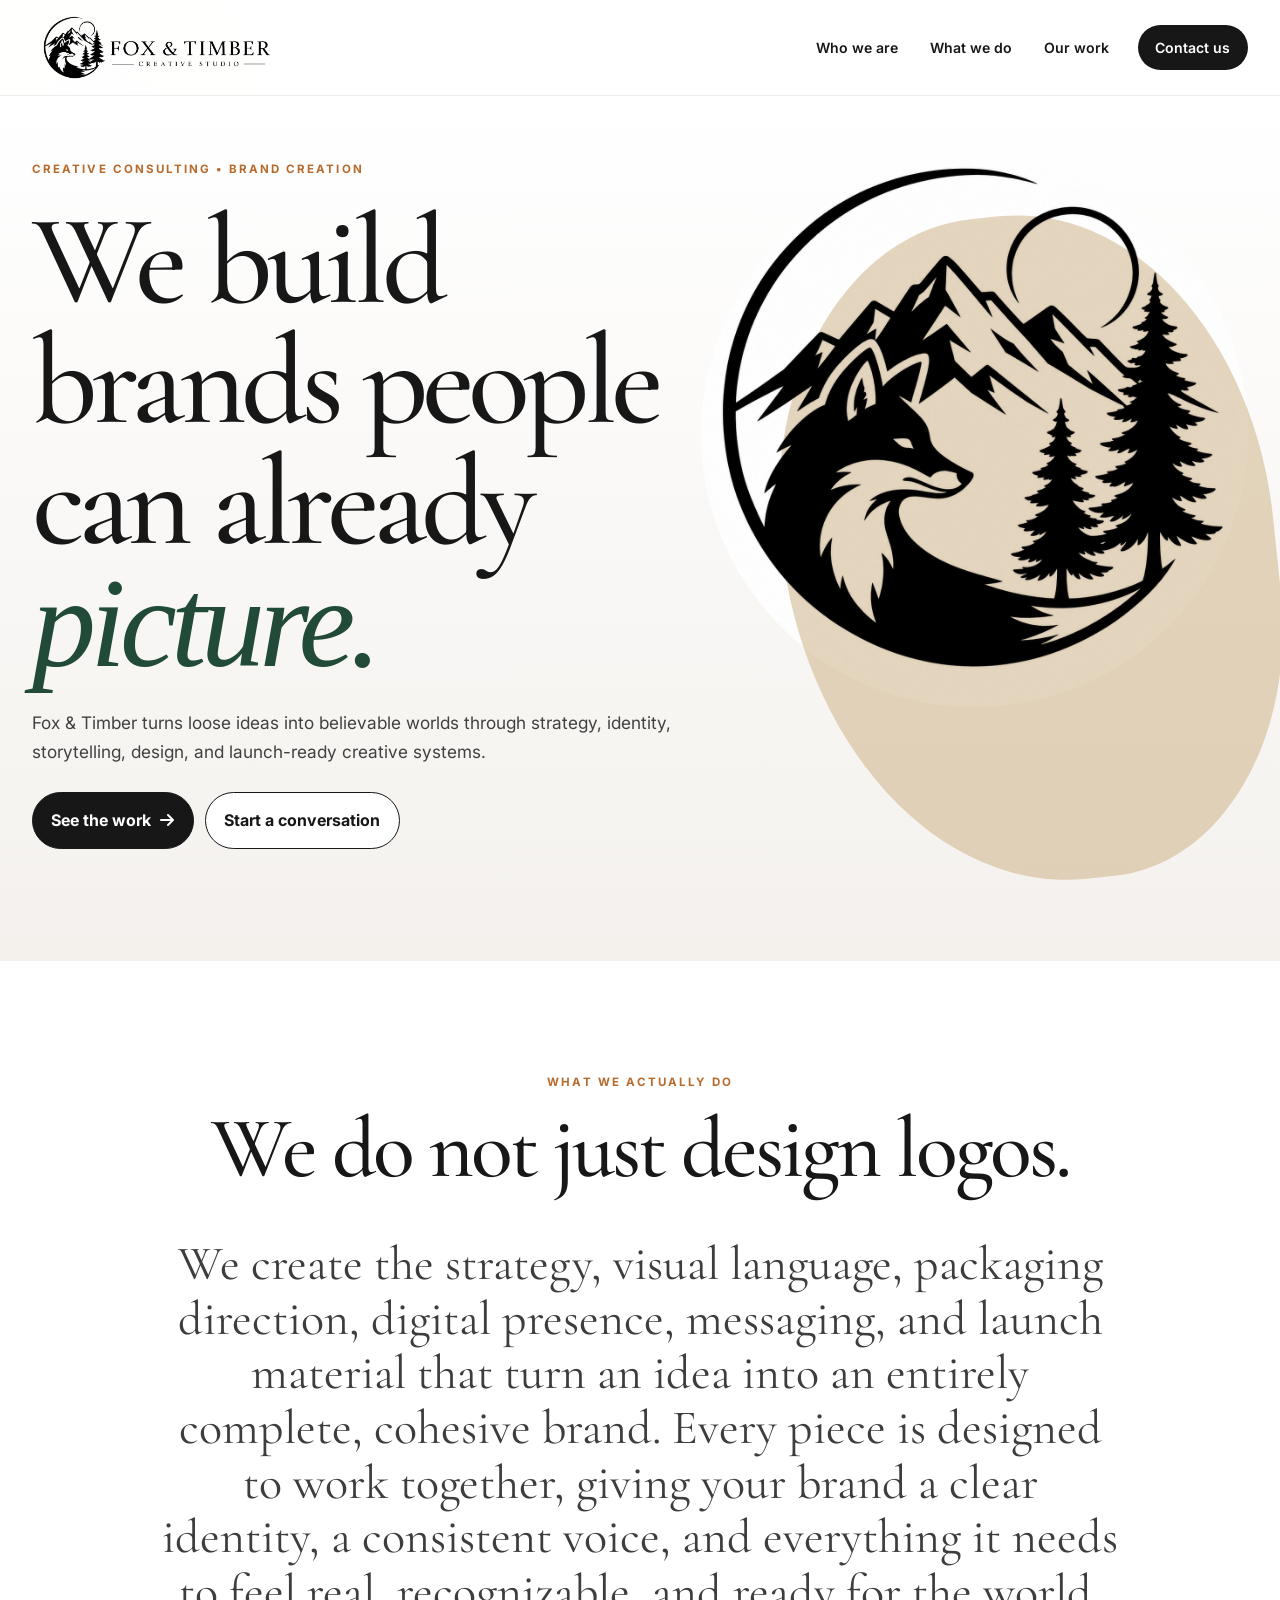
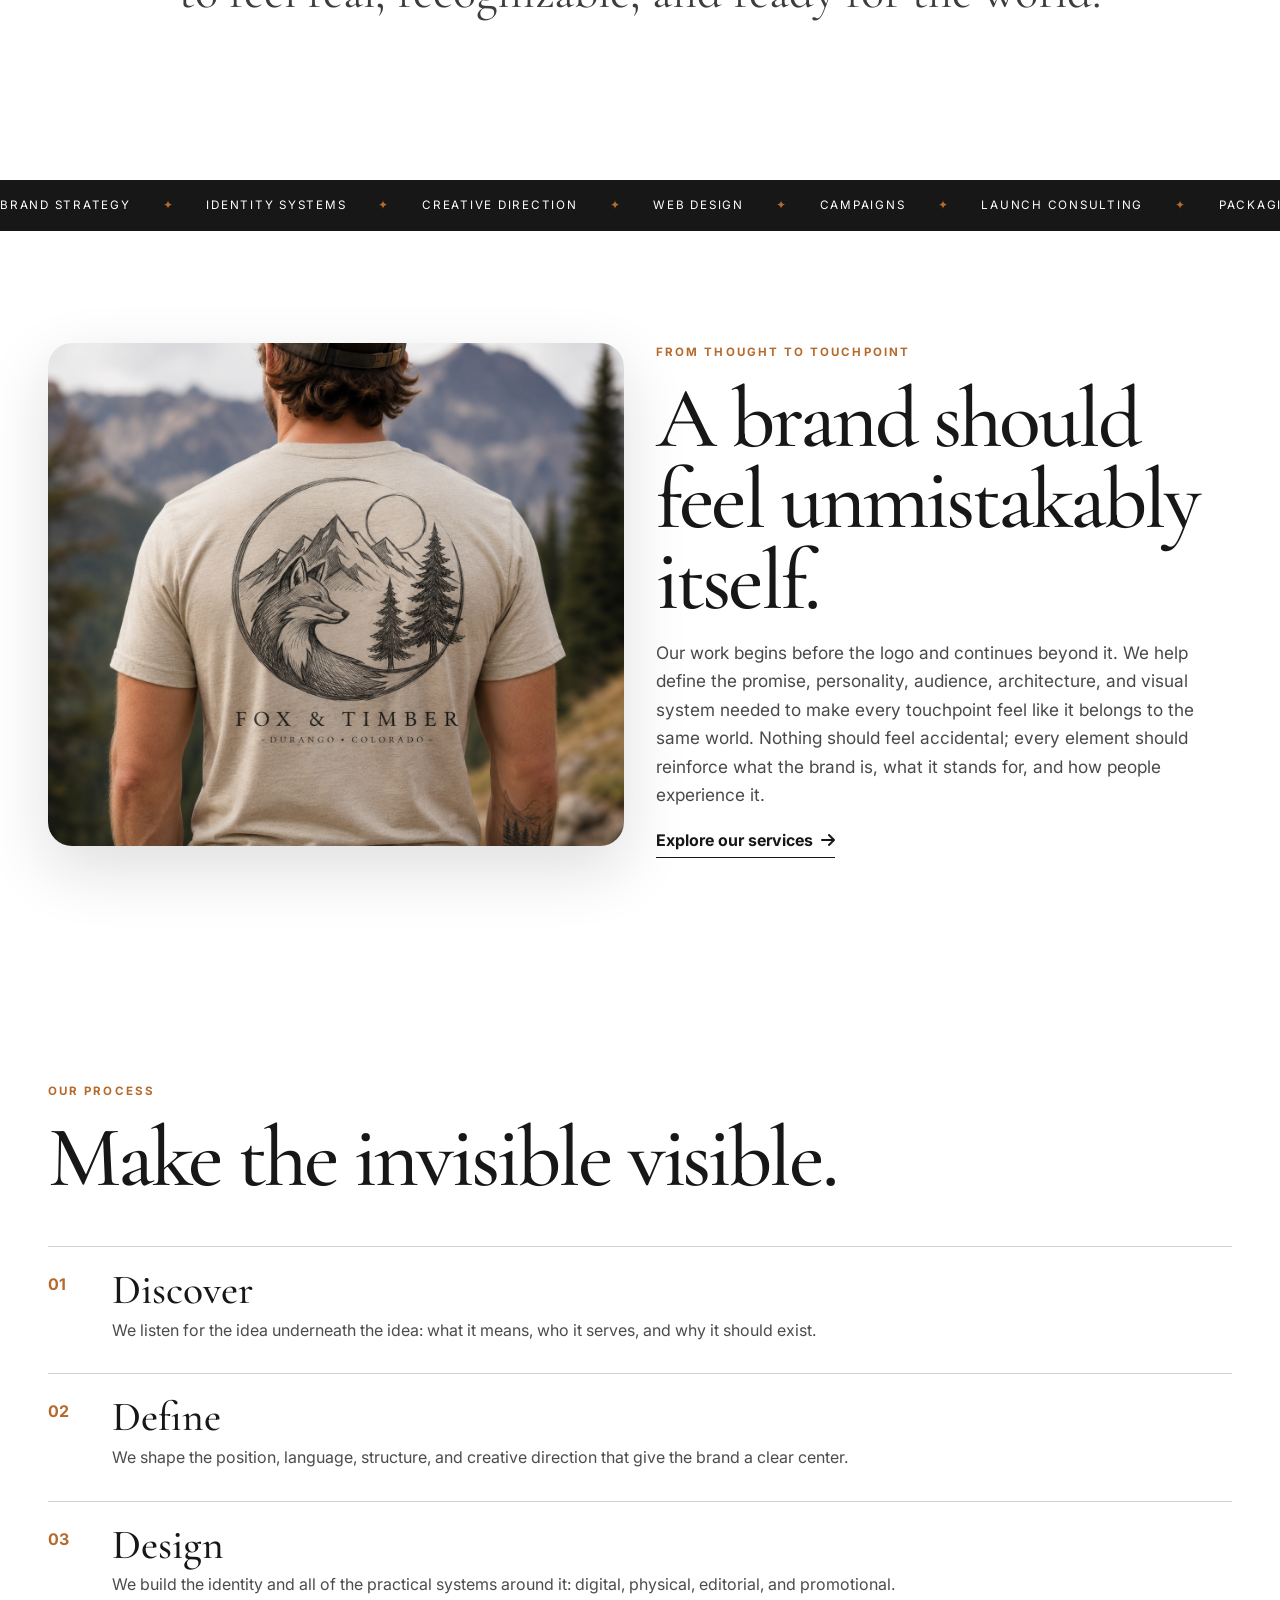
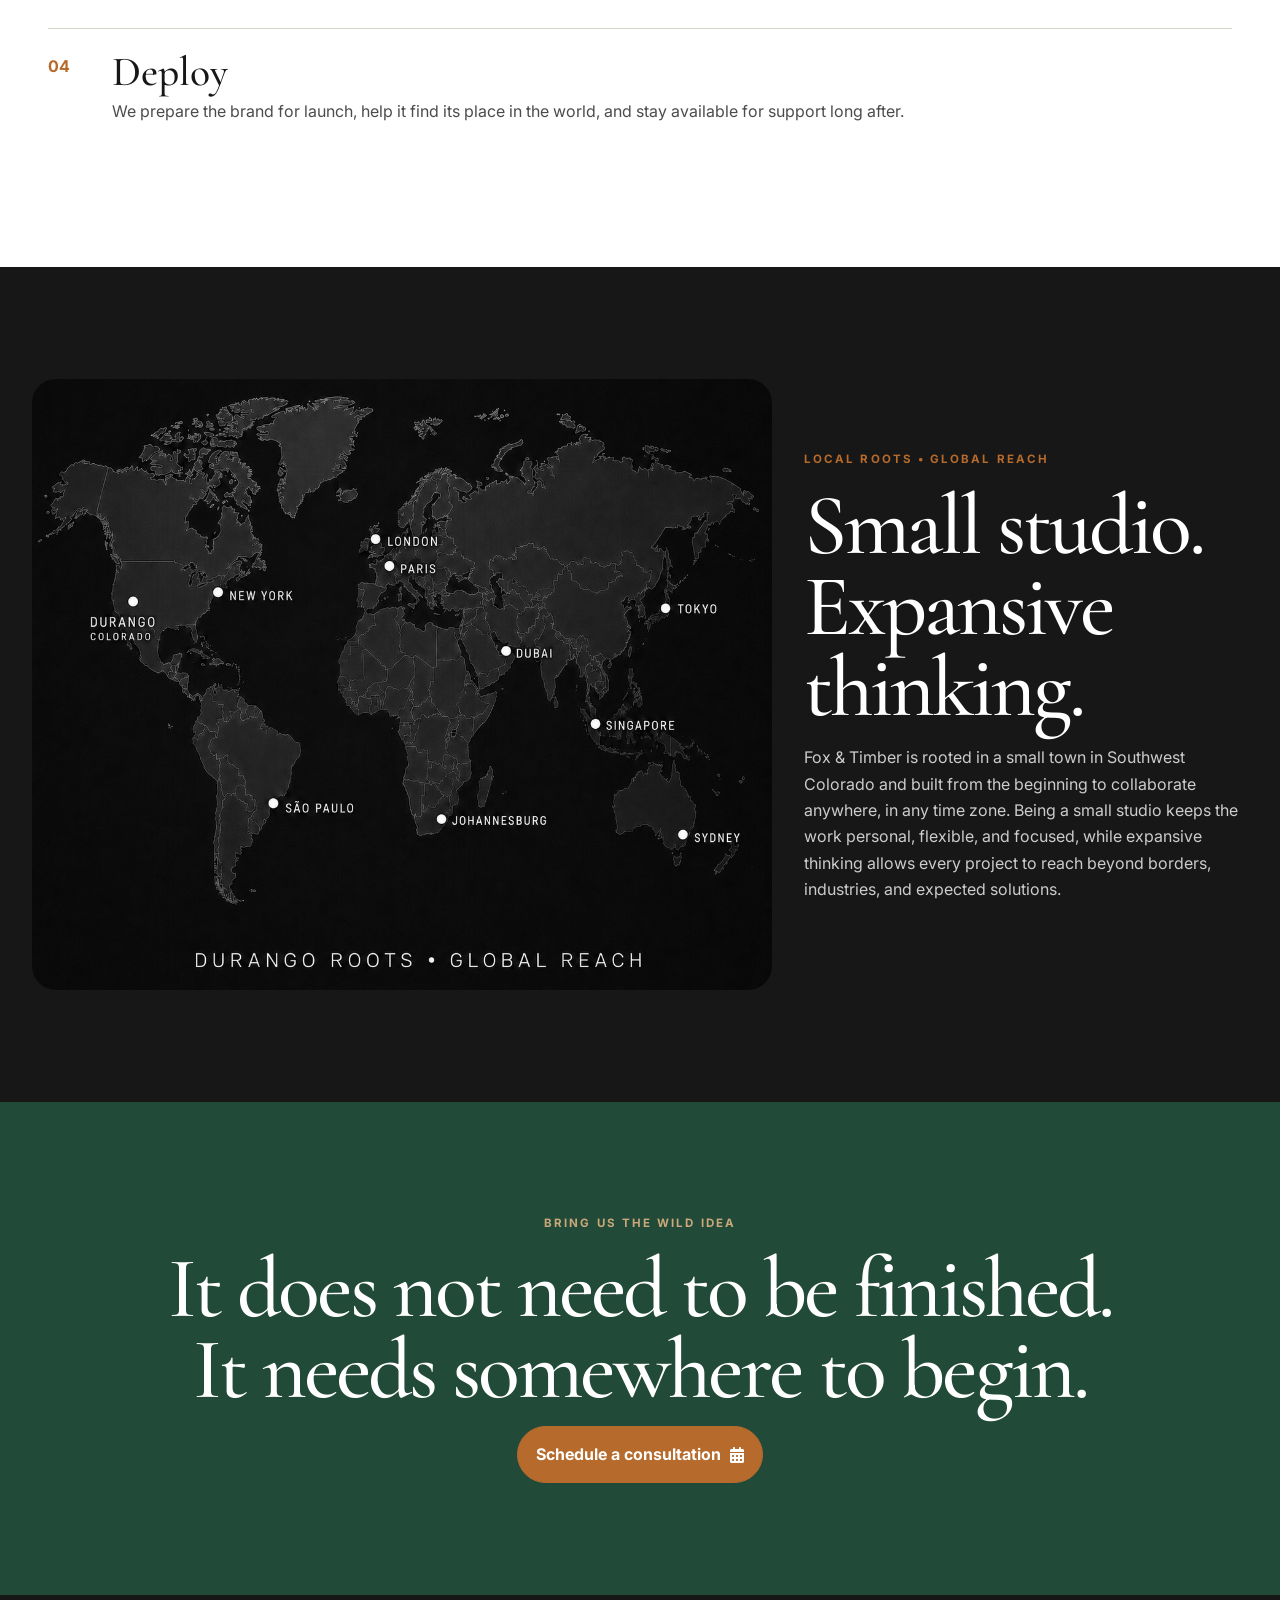
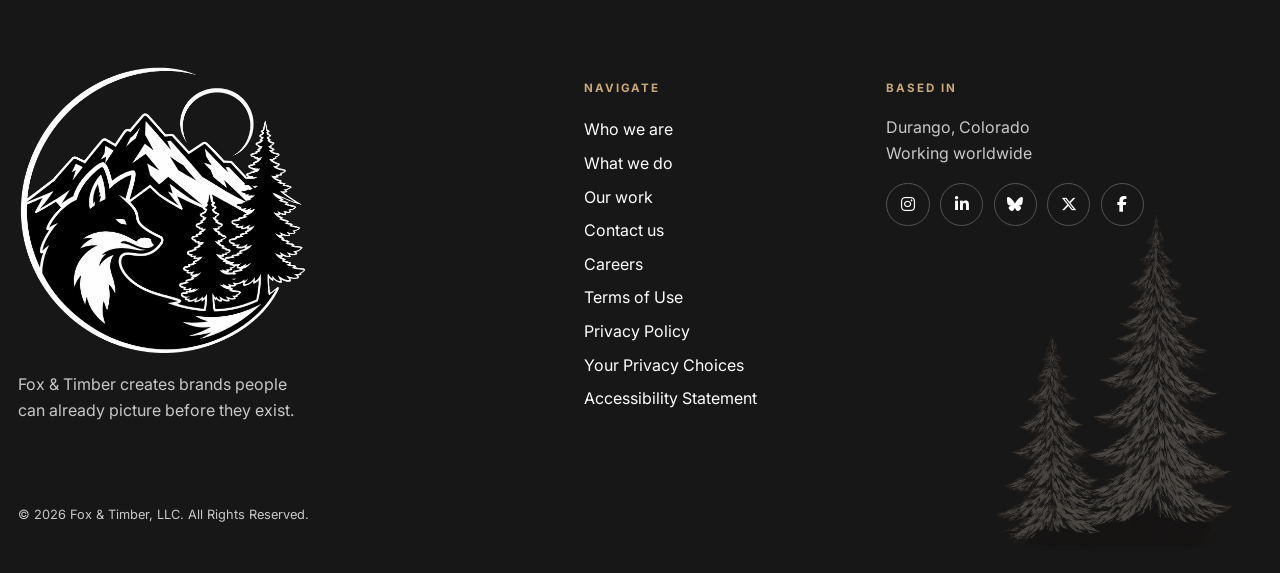
==== commit 7974ea92: "Revise brand statement for improved clarity Updated wording for clarity in the brand statement." ====
--- a/index.html
+++ b/index.html
@@ -35,7 +35,7 @@
 <section class="statement section-pad">
   <p class="eyebrow">What we actually do</p>
   <h2>We do not just design logos.</h2>
-  <p class="statement-copy">We create the strategy, visual language, packaging direction, digital presence, messaging, and launch material that turn an idea into a complete, cohesive brand. Every piece is designed to work together, giving your brand a clear identity, a consistent voice, and everything it needs to feel real, recognizable, and ready for the world.</p>
+  <p class="statement-copy">We create the strategy, visual language, packaging direction, digital presence, messaging, and launch material that turn an idea into an entirely complete, cohesive brand. Every piece is designed to work together, giving your brand a clear identity, a consistent voice, and everything it needs to feel real, recognizable, and ready for the world.</p>
 </section>
 
 <section class="capability-marquee" aria-label="Capabilities">
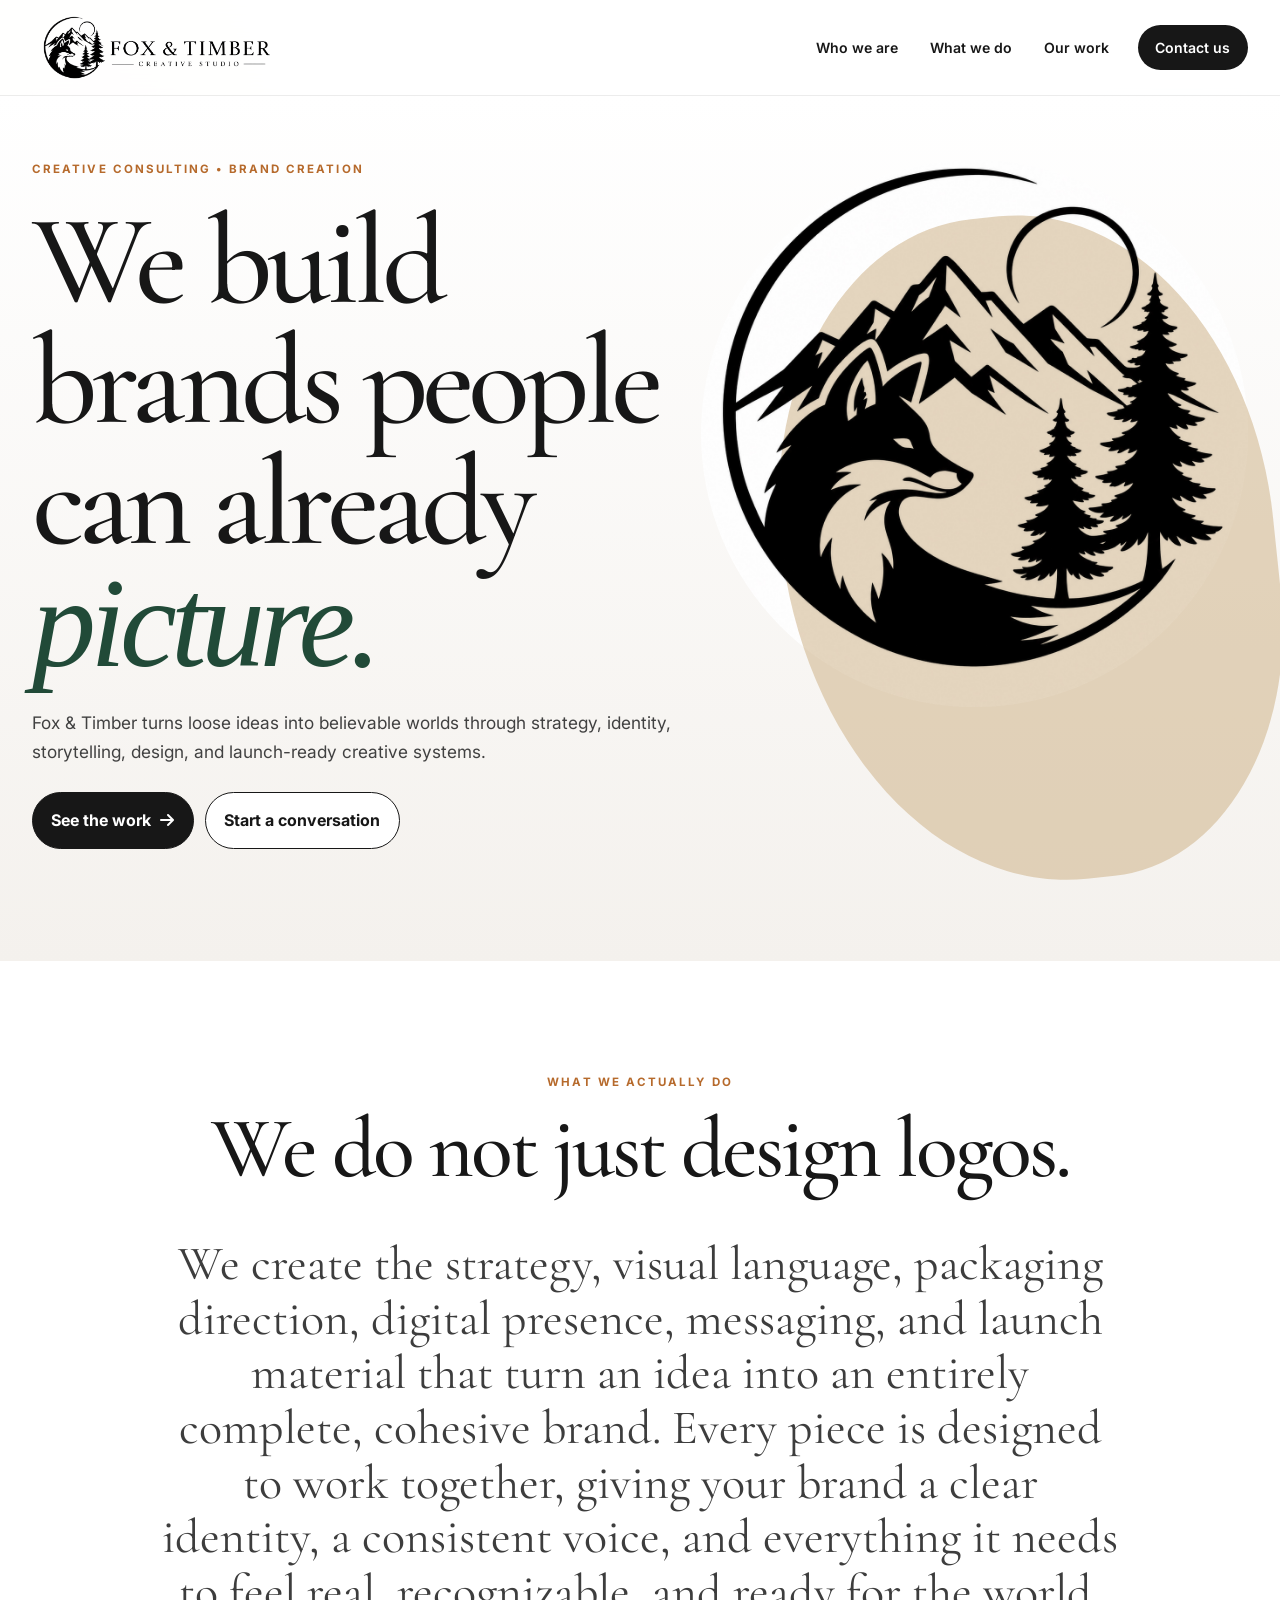
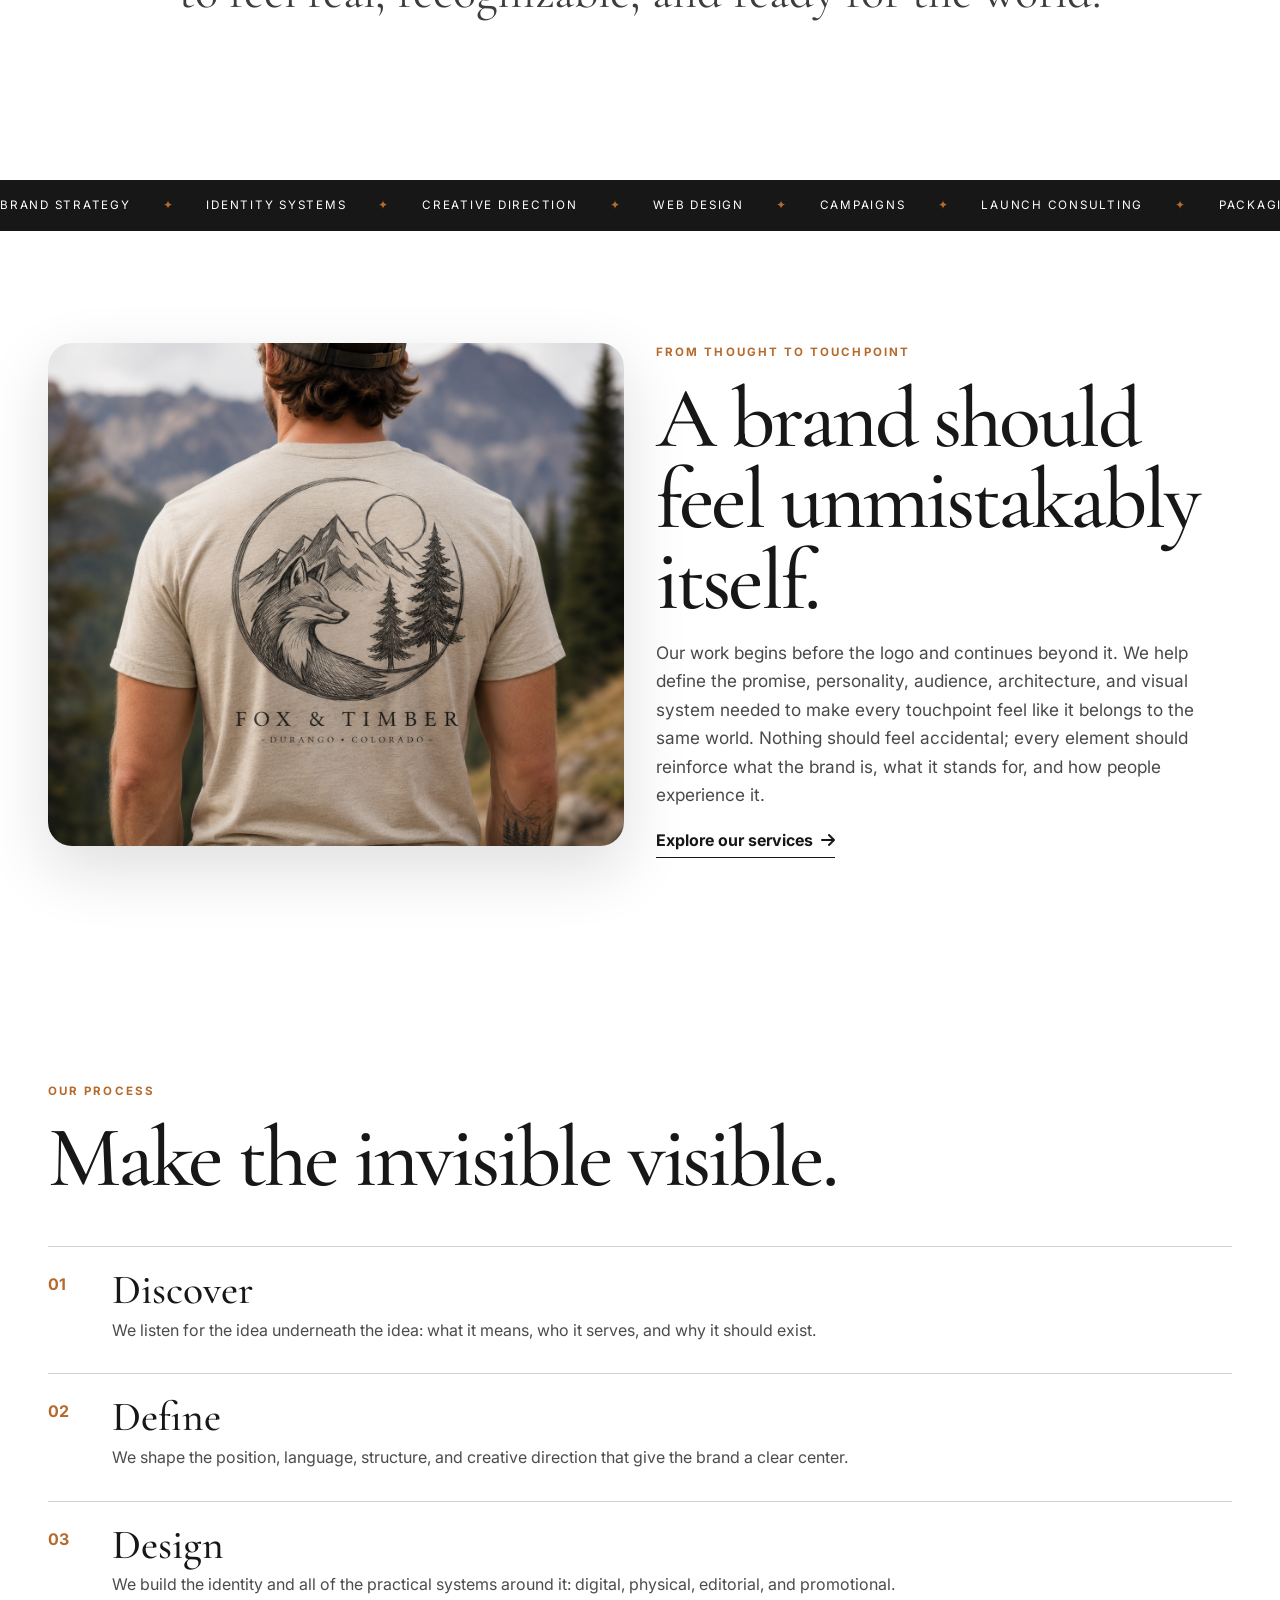
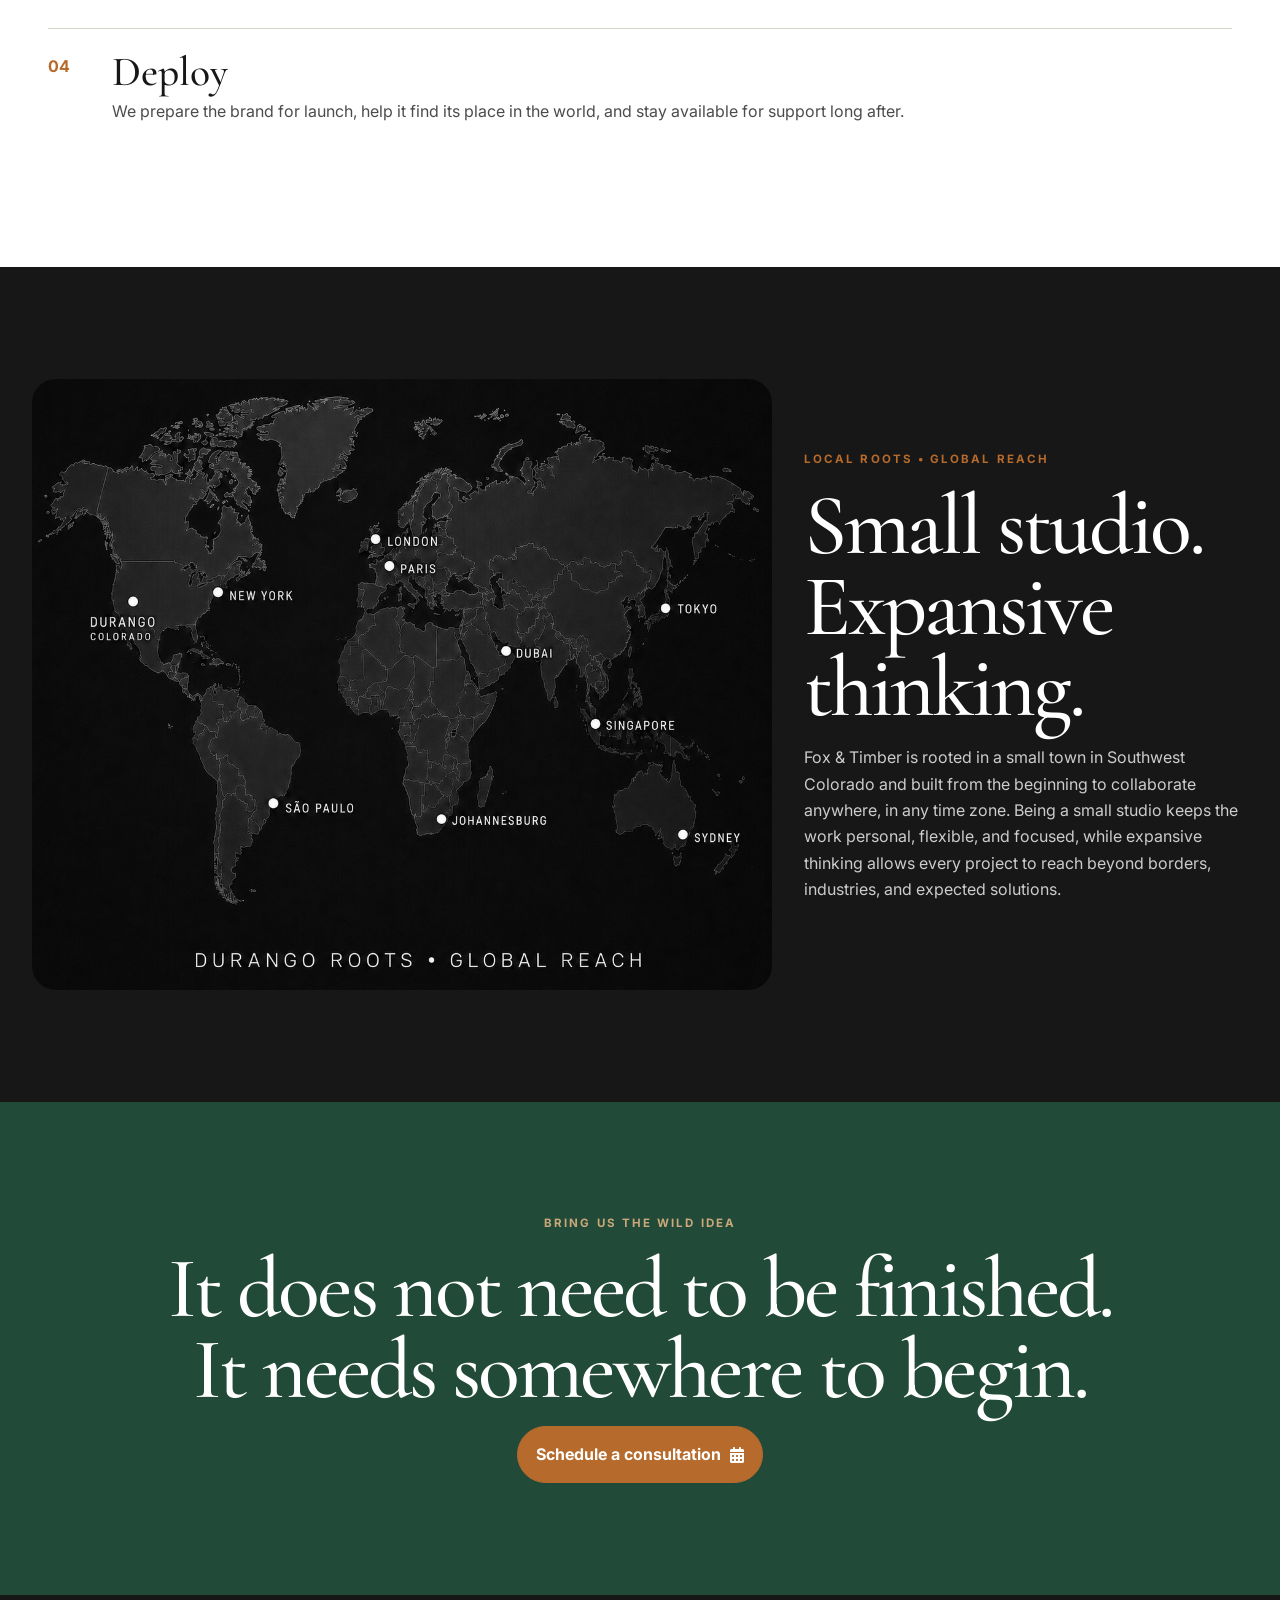
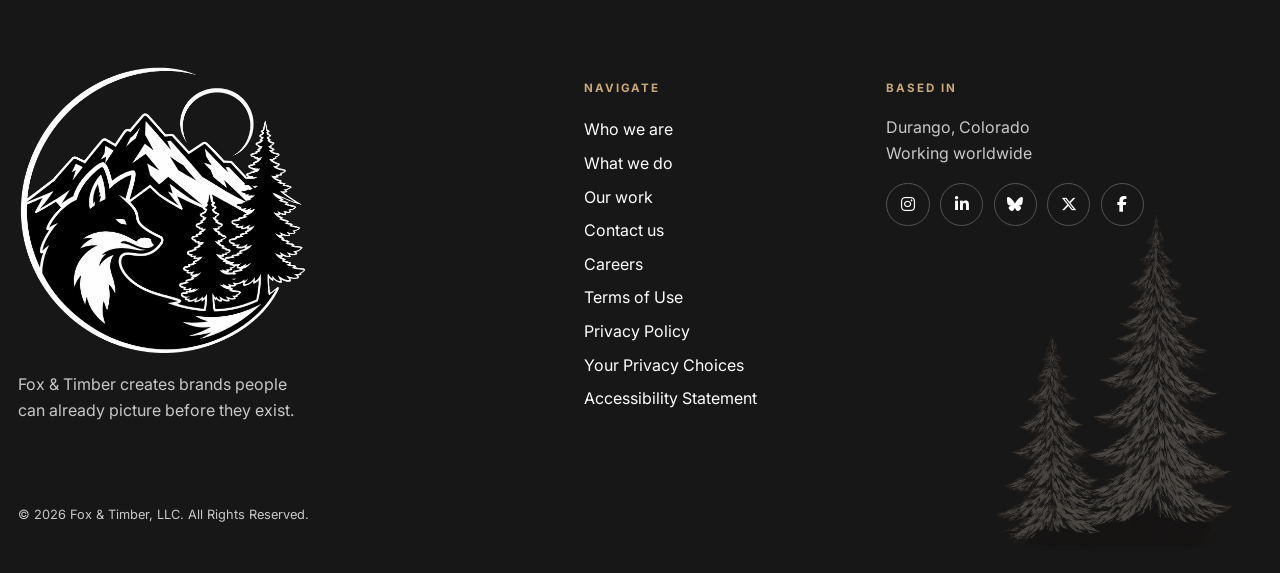
==== commit a3c044eb: "Add style to prevent horizontal overflow" ====
--- a/index.html
+++ b/index.html
@@ -12,6 +12,7 @@
   <link rel="preconnect" href="https://fonts.gstatic.com" crossorigin>
   <link href="https://fonts.googleapis.com/css2?family=Cormorant+Garamond:wght@400;500;600;700&family=Inter:wght@400;500;600;700&display=swap" rel="stylesheet">
   <link rel="stylesheet" href="css/styles.css">
+  <style>html,body {width: 100%;max-width: 100%;overflow-x: hidden;overflow-x: clip;}</style>
 </head>
 <body class="home-page">
   <div data-include="includes/header.htm"></div>
